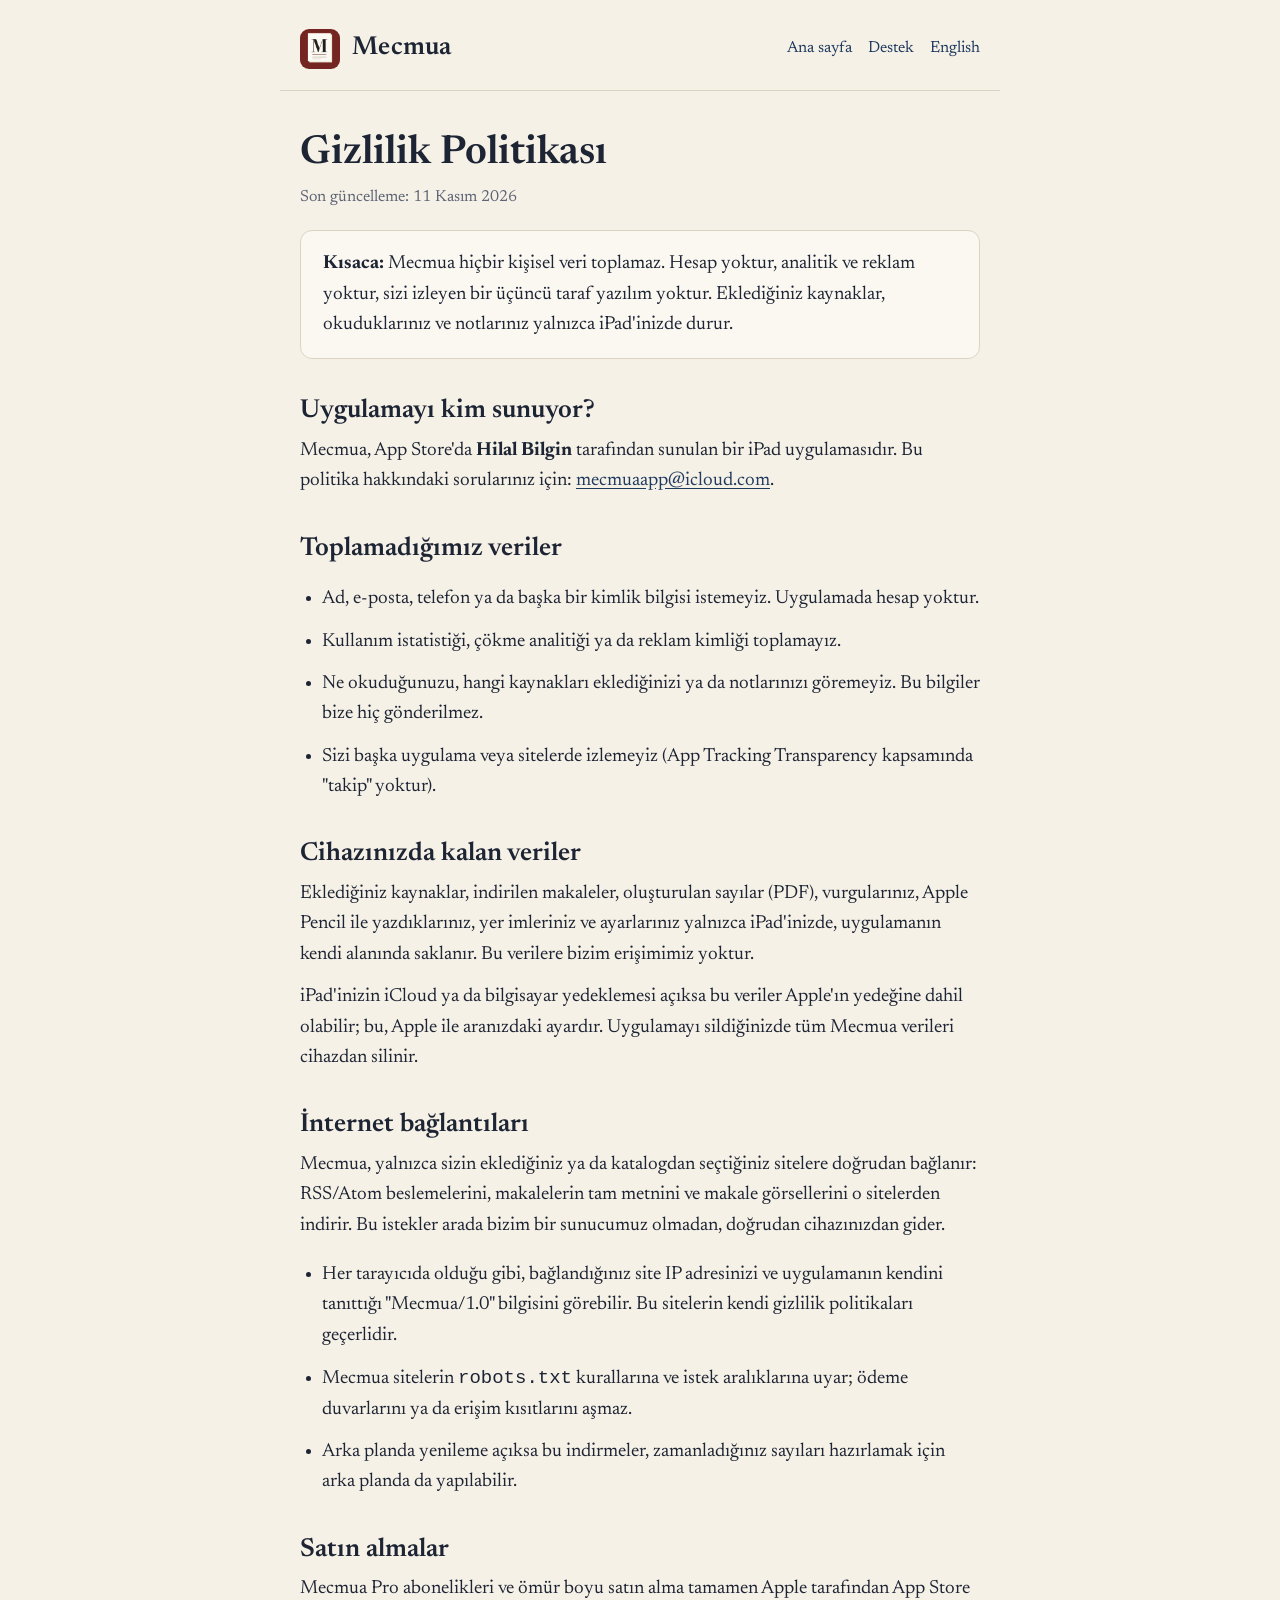
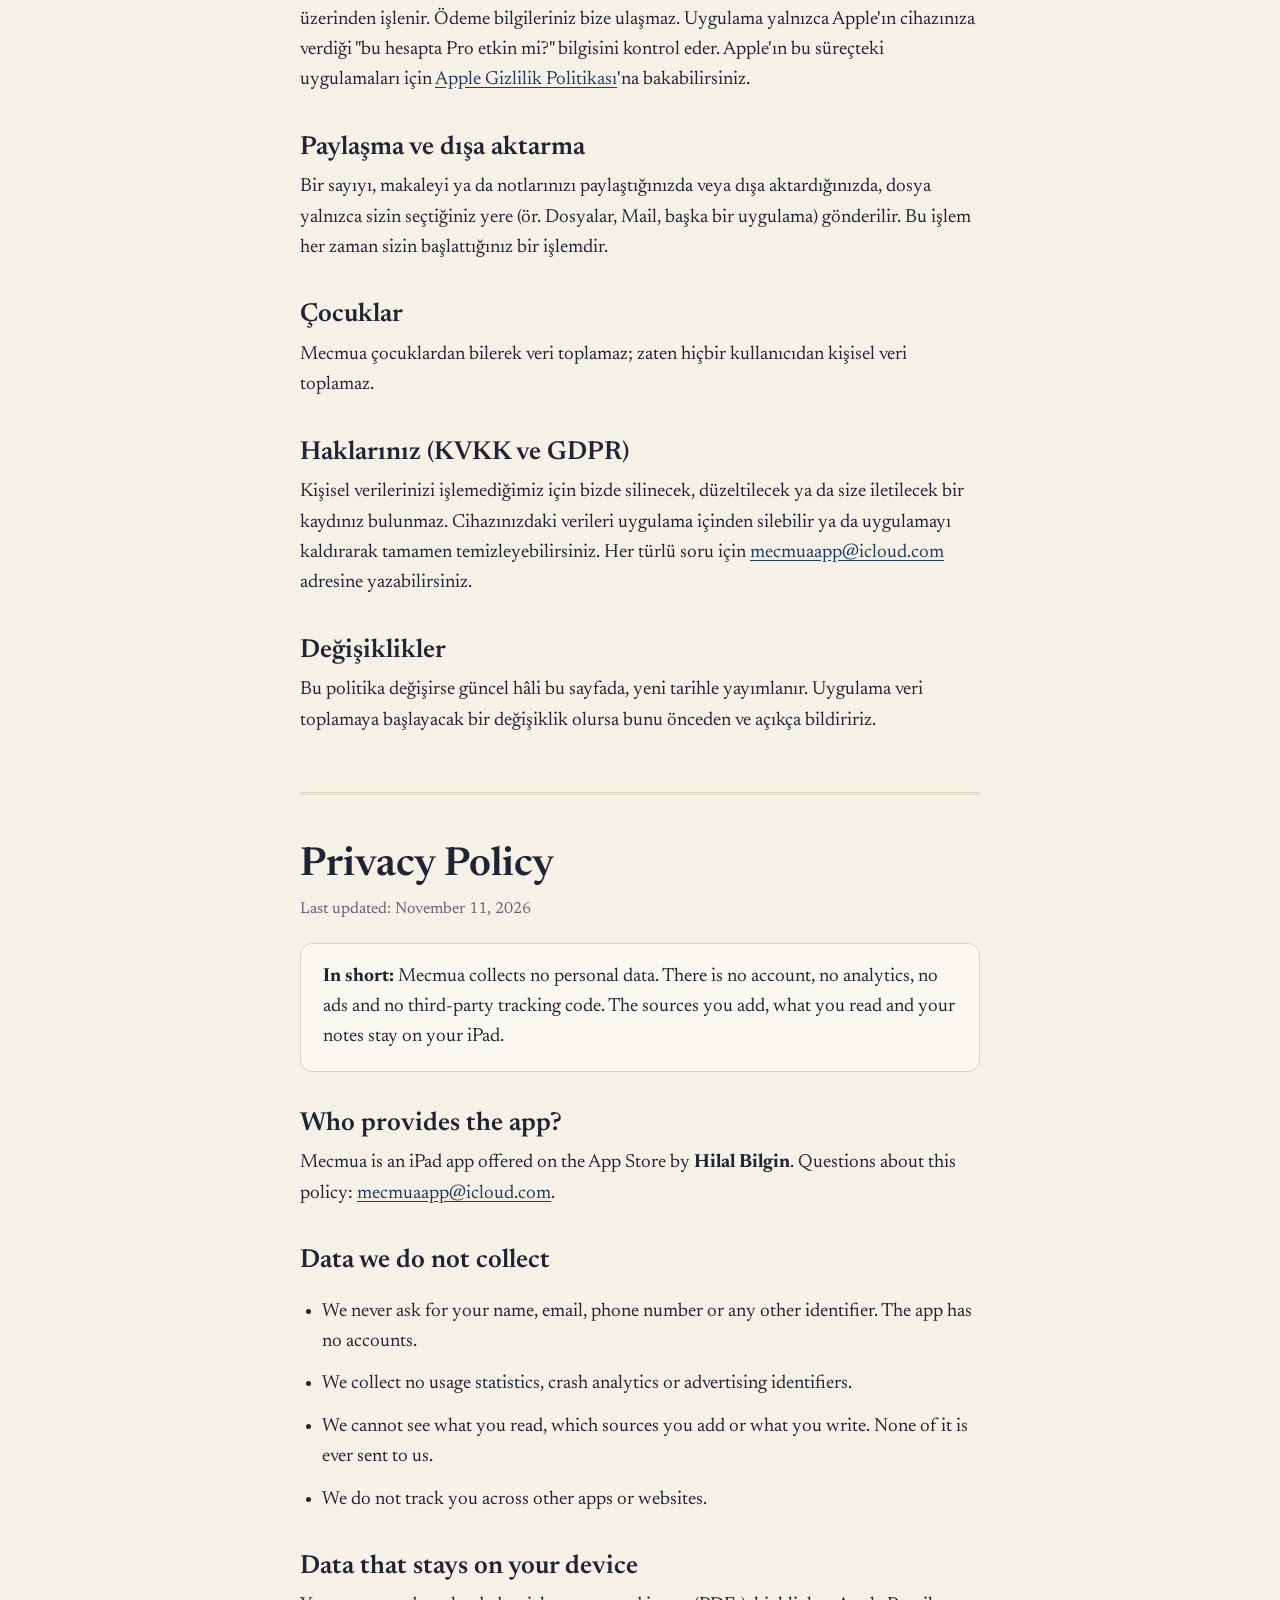
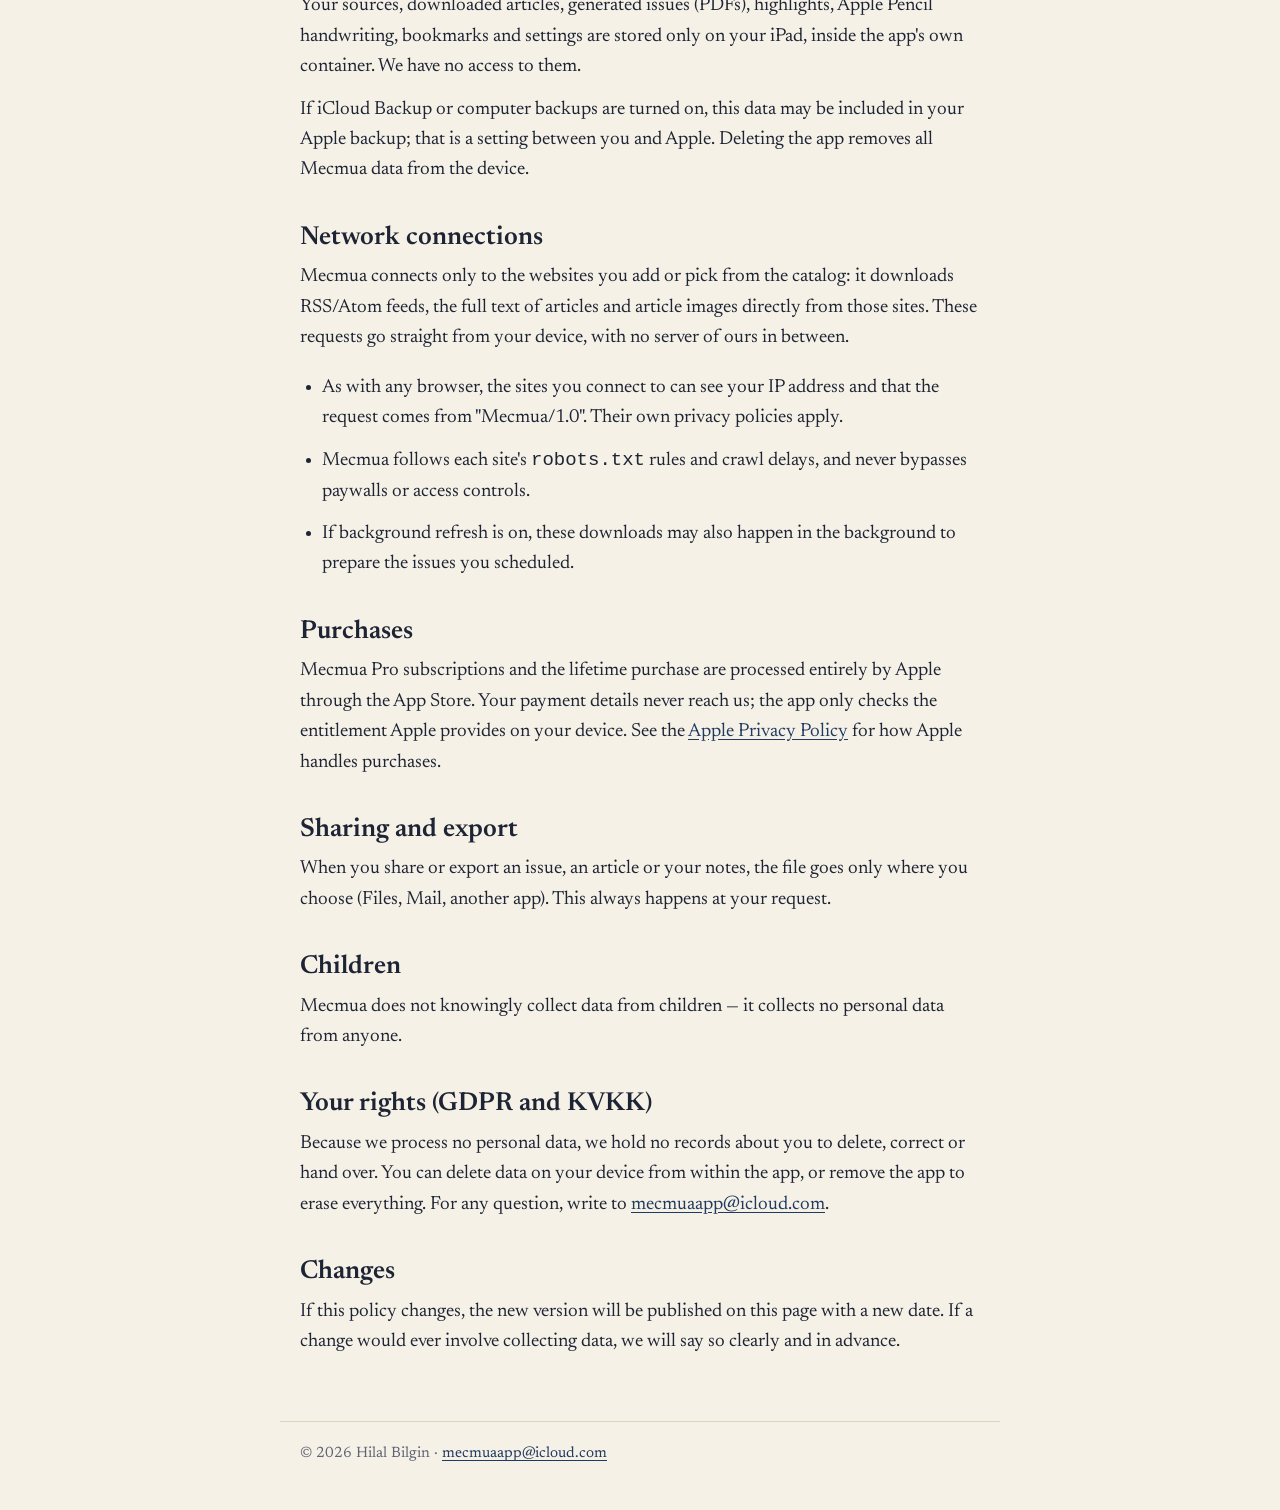
==== privacy.html @ 33784f8a "Gizlilik, destek ve tanıtım sayfaları (TR+EN) Co-Authored-By: Claude Opus 5.5 <noreply@anthropic.com" ====
<!doctype html>
<html lang="tr">
<head>
<meta charset="utf-8">
<meta name="viewport" content="width=device-width, initial-scale=1">
<title>Gizlilik Politikası · Mecmua</title>
<meta name="description" content="Mecmua gizlilik politikası: hesap yok, analitik yok, takip yok. / Mecmua privacy policy: no account, no analytics, no tracking.">
<link rel="icon" href="icon.png">
<link rel="apple-touch-icon" href="apple-touch-icon.png">
<link rel="stylesheet" href="style.css">
</head>
<body>
<header>
  <a class="brand" href="./"><img src="icon.png" alt=""><span>Mecmua</span></a>
  <nav><a href="./">Ana sayfa</a><a href="support.html">Destek</a><a href="#en">English</a></nav>
</header>

<main>
<section lang="tr">
  <h1>Gizlilik Politikası</h1>
  <p class="meta">Son güncelleme: 11 Kasım 2026</p>

  <div class="card">
    <p><strong>Kısaca:</strong> Mecmua hiçbir kişisel veri toplamaz. Hesap yoktur, analitik ve reklam yoktur, sizi izleyen bir üçüncü taraf yazılım yoktur. Eklediğiniz kaynaklar, okuduklarınız ve notlarınız yalnızca iPad'inizde durur.</p>
  </div>

  <h2>Uygulamayı kim sunuyor?</h2>
  <p>Mecmua, App Store'da <strong>Hilal Bilgin</strong> tarafından sunulan bir iPad uygulamasıdır. Bu politika hakkındaki sorularınız için: <a href="mailto:mecmuaapp@icloud.com">mecmuaapp@icloud.com</a>.</p>

  <h2>Toplamadığımız veriler</h2>
  <ul>
    <li>Ad, e-posta, telefon ya da başka bir kimlik bilgisi istemeyiz. Uygulamada hesap yoktur.</li>
    <li>Kullanım istatistiği, çökme analitiği ya da reklam kimliği toplamayız.</li>
    <li>Ne okuduğunuzu, hangi kaynakları eklediğinizi ya da notlarınızı göremeyiz. Bu bilgiler bize hiç gönderilmez.</li>
    <li>Sizi başka uygulama veya sitelerde izlemeyiz (App Tracking Transparency kapsamında "takip" yoktur).</li>
  </ul>

  <h2>Cihazınızda kalan veriler</h2>
  <p>Eklediğiniz kaynaklar, indirilen makaleler, oluşturulan sayılar (PDF), vurgularınız, Apple Pencil ile yazdıklarınız, yer imleriniz ve ayarlarınız yalnızca iPad'inizde, uygulamanın kendi alanında saklanır. Bu verilere bizim erişimimiz yoktur.</p>
  <p>iPad'inizin iCloud ya da bilgisayar yedeklemesi açıksa bu veriler Apple'ın yedeğine dahil olabilir; bu, Apple ile aranızdaki ayardır. Uygulamayı sildiğinizde tüm Mecmua verileri cihazdan silinir.</p>

  <h2>İnternet bağlantıları</h2>
  <p>Mecmua, yalnızca sizin eklediğiniz ya da katalogdan seçtiğiniz sitelere doğrudan bağlanır: RSS/Atom beslemelerini, makalelerin tam metnini ve makale görsellerini o sitelerden indirir. Bu istekler arada bizim bir sunucumuz olmadan, doğrudan cihazınızdan gider.</p>
  <ul>
    <li>Her tarayıcıda olduğu gibi, bağlandığınız site IP adresinizi ve uygulamanın kendini tanıttığı "Mecmua/1.0" bilgisini görebilir. Bu sitelerin kendi gizlilik politikaları geçerlidir.</li>
    <li>Mecmua sitelerin <code>robots.txt</code> kurallarına ve istek aralıklarına uyar; ödeme duvarlarını ya da erişim kısıtlarını aşmaz.</li>
    <li>Arka planda yenileme açıksa bu indirmeler, zamanladığınız sayıları hazırlamak için arka planda da yapılabilir.</li>
  </ul>

  <h2>Satın almalar</h2>
  <p>Mecmua Pro abonelikleri ve ömür boyu satın alma tamamen Apple tarafından App Store üzerinden işlenir. Ödeme bilgileriniz bize ulaşmaz. Uygulama yalnızca Apple'ın cihazınıza verdiği "bu hesapta Pro etkin mi?" bilgisini kontrol eder. Apple'ın bu süreçteki uygulamaları için <a href="https://www.apple.com/legal/privacy/">Apple Gizlilik Politikası</a>'na bakabilirsiniz.</p>

  <h2>Paylaşma ve dışa aktarma</h2>
  <p>Bir sayıyı, makaleyi ya da notlarınızı paylaştığınızda veya dışa aktardığınızda, dosya yalnızca sizin seçtiğiniz yere (ör. Dosyalar, Mail, başka bir uygulama) gönderilir. Bu işlem her zaman sizin başlattığınız bir işlemdir.</p>

  <h2>Çocuklar</h2>
  <p>Mecmua çocuklardan bilerek veri toplamaz; zaten hiçbir kullanıcıdan kişisel veri toplamaz.</p>

  <h2>Haklarınız (KVKK ve GDPR)</h2>
  <p>Kişisel verilerinizi işlemediğimiz için bizde silinecek, düzeltilecek ya da size iletilecek bir kaydınız bulunmaz. Cihazınızdaki verileri uygulama içinden silebilir ya da uygulamayı kaldırarak tamamen temizleyebilirsiniz. Her türlü soru için <a href="mailto:mecmuaapp@icloud.com">mecmuaapp@icloud.com</a> adresine yazabilirsiniz.</p>

  <h2>Değişiklikler</h2>
  <p>Bu politika değişirse güncel hâli bu sayfada, yeni tarihle yayımlanır. Uygulama veri toplamaya başlayacak bir değişiklik olursa bunu önceden ve açıkça bildiririz.</p>
</section>

<section lang="en" id="en">
  <h1>Privacy Policy</h1>
  <p class="meta">Last updated: November 11, 2026</p>

  <div class="card">
    <p><strong>In short:</strong> Mecmua collects no personal data. There is no account, no analytics, no ads and no third-party tracking code. The sources you add, what you read and your notes stay on your iPad.</p>
  </div>

  <h2>Who provides the app?</h2>
  <p>Mecmua is an iPad app offered on the App Store by <strong>Hilal Bilgin</strong>. Questions about this policy: <a href="mailto:mecmuaapp@icloud.com">mecmuaapp@icloud.com</a>.</p>

  <h2>Data we do not collect</h2>
  <ul>
    <li>We never ask for your name, email, phone number or any other identifier. The app has no accounts.</li>
    <li>We collect no usage statistics, crash analytics or advertising identifiers.</li>
    <li>We cannot see what you read, which sources you add or what you write. None of it is ever sent to us.</li>
    <li>We do not track you across other apps or websites.</li>
  </ul>

  <h2>Data that stays on your device</h2>
  <p>Your sources, downloaded articles, generated issues (PDFs), highlights, Apple Pencil handwriting, bookmarks and settings are stored only on your iPad, inside the app's own container. We have no access to them.</p>
  <p>If iCloud Backup or computer backups are turned on, this data may be included in your Apple backup; that is a setting between you and Apple. Deleting the app removes all Mecmua data from the device.</p>

  <h2>Network connections</h2>
  <p>Mecmua connects only to the websites you add or pick from the catalog: it downloads RSS/Atom feeds, the full text of articles and article images directly from those sites. These requests go straight from your device, with no server of ours in between.</p>
  <ul>
    <li>As with any browser, the sites you connect to can see your IP address and that the request comes from "Mecmua/1.0". Their own privacy policies apply.</li>
    <li>Mecmua follows each site's <code>robots.txt</code> rules and crawl delays, and never bypasses paywalls or access controls.</li>
    <li>If background refresh is on, these downloads may also happen in the background to prepare the issues you scheduled.</li>
  </ul>

  <h2>Purchases</h2>
  <p>Mecmua Pro subscriptions and the lifetime purchase are processed entirely by Apple through the App Store. Your payment details never reach us; the app only checks the entitlement Apple provides on your device. See the <a href="https://www.apple.com/legal/privacy/">Apple Privacy Policy</a> for how Apple handles purchases.</p>

  <h2>Sharing and export</h2>
  <p>When you share or export an issue, an article or your notes, the file goes only where you choose (Files, Mail, another app). This always happens at your request.</p>

  <h2>Children</h2>
  <p>Mecmua does not knowingly collect data from children — it collects no personal data from anyone.</p>

  <h2>Your rights (GDPR and KVKK)</h2>
  <p>Because we process no personal data, we hold no records about you to delete, correct or hand over. You can delete data on your device from within the app, or remove the app to erase everything. For any question, write to <a href="mailto:mecmuaapp@icloud.com">mecmuaapp@icloud.com</a>.</p>

  <h2>Changes</h2>
  <p>If this policy changes, the new version will be published on this page with a new date. If a change would ever involve collecting data, we will say so clearly and in advance.</p>
</section>
</main>

<footer>© 2026 Hilal Bilgin · <a href="mailto:mecmuaapp@icloud.com">mecmuaapp@icloud.com</a></footer>
</body>
</html>
---- style.css ----
@font-face {
  font-family: "Newsreader";
  src: url("fonts/Newsreader.ttf") format("truetype");
  font-style: normal;
  font-weight: 200 800;
  font-display: swap;
}
@font-face {
  font-family: "Newsreader";
  src: url("fonts/Newsreader-Italic.ttf") format("truetype");
  font-style: italic;
  font-weight: 200 800;
  font-display: swap;
}

:root {
  --paper: #f6f1e7;
  --ink: #1d2433;
  --muted: #5d6474;
  --accent: #1f3a5f;
  --rule: #ddd3c1;
  --card: #fbf8f2;
}
@media (prefers-color-scheme: dark) {
  :root {
    --paper: #16191f;
    --ink: #ebe6dc;
    --muted: #a3a8b3;
    --accent: #9cb8de;
    --rule: #2e333d;
    --card: #1d2128;
  }
}

* { box-sizing: border-box; }
html { -webkit-text-size-adjust: 100%; }
body {
  margin: 0;
  background: var(--paper);
  color: var(--ink);
  font: 19px/1.6 "Newsreader", Georgia, "Times New Roman", serif;
}
a { color: var(--accent); text-underline-offset: 3px; }
main, header, footer { max-width: 720px; margin: 0 auto; padding: 0 20px; }

header {
  display: flex; align-items: center; justify-content: space-between; gap: 12px;
  padding-top: 28px; padding-bottom: 20px; border-bottom: 1px solid var(--rule);
}
.brand { display: flex; align-items: center; gap: 12px; text-decoration: none; color: var(--ink); }
.brand img { width: 40px; height: 40px; border-radius: 9px; }
.brand span { font-size: 26px; font-weight: 600; letter-spacing: .01em; }
nav { display: flex; gap: 16px; font-size: 16px; flex-wrap: wrap; justify-content: flex-end; }
nav a { text-decoration: none; }
nav a:hover { text-decoration: underline; }

h1 { font-size: 40px; line-height: 1.15; font-weight: 600; margin: 40px 0 8px; }
h2 { font-size: 26px; line-height: 1.25; font-weight: 600; margin: 36px 0 8px; }
h3 { font-size: 20px; margin: 24px 0 4px; }
p, li { margin: 0 0 12px; }
ul { padding-left: 22px; }
.lede { font-size: 22px; font-style: italic; color: var(--muted); margin-bottom: 24px; }
.meta { color: var(--muted); font-size: 16px; }

.lang-switch { margin: 24px 0 0; font-size: 16px; color: var(--muted); }
section[lang] + section[lang] { margin-top: 56px; padding-top: 8px; border-top: 3px double var(--rule); }

.card {
  background: var(--card); border: 1px solid var(--rule); border-radius: 12px;
  padding: 18px 22px; margin: 20px 0;
}
.card p:last-child { margin-bottom: 0; }

details { border-bottom: 1px solid var(--rule); padding: 10px 0; }
details summary { cursor: pointer; font-weight: 600; }
details[open] summary { margin-bottom: 8px; }

.hero { text-align: center; padding: 32px 0 8px; }
.hero img { width: 128px; height: 128px; border-radius: 28px; box-shadow: 0 10px 30px rgba(0,0,0,.15); }
.hero h1 { margin-top: 24px; }

footer {
  margin-top: 64px; padding-top: 20px; padding-bottom: 40px;
  border-top: 1px solid var(--rule); color: var(--muted); font-size: 15px;
}

@media (max-width: 520px) {
  body { font-size: 18px; }
  h1 { font-size: 32px; }
  header { flex-direction: column; align-items: flex-start; }
  nav { justify-content: flex-start; }
}
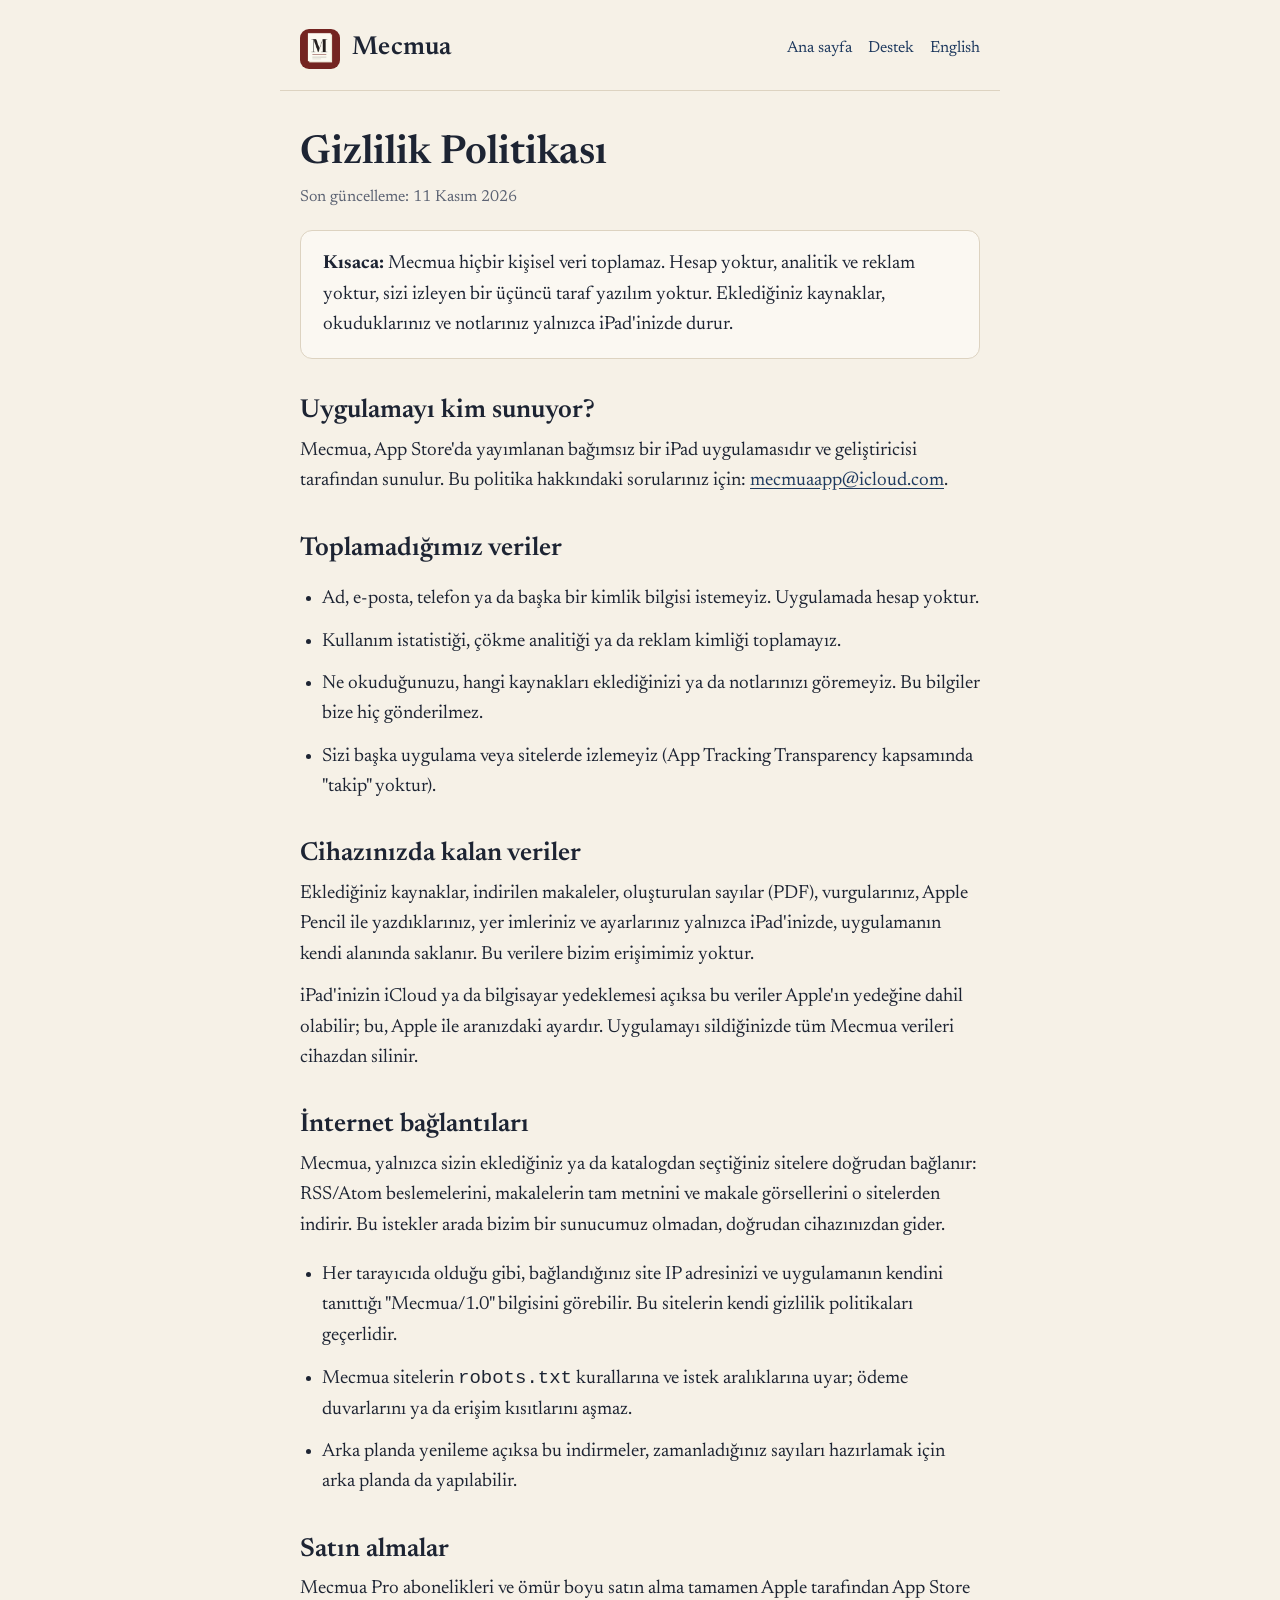
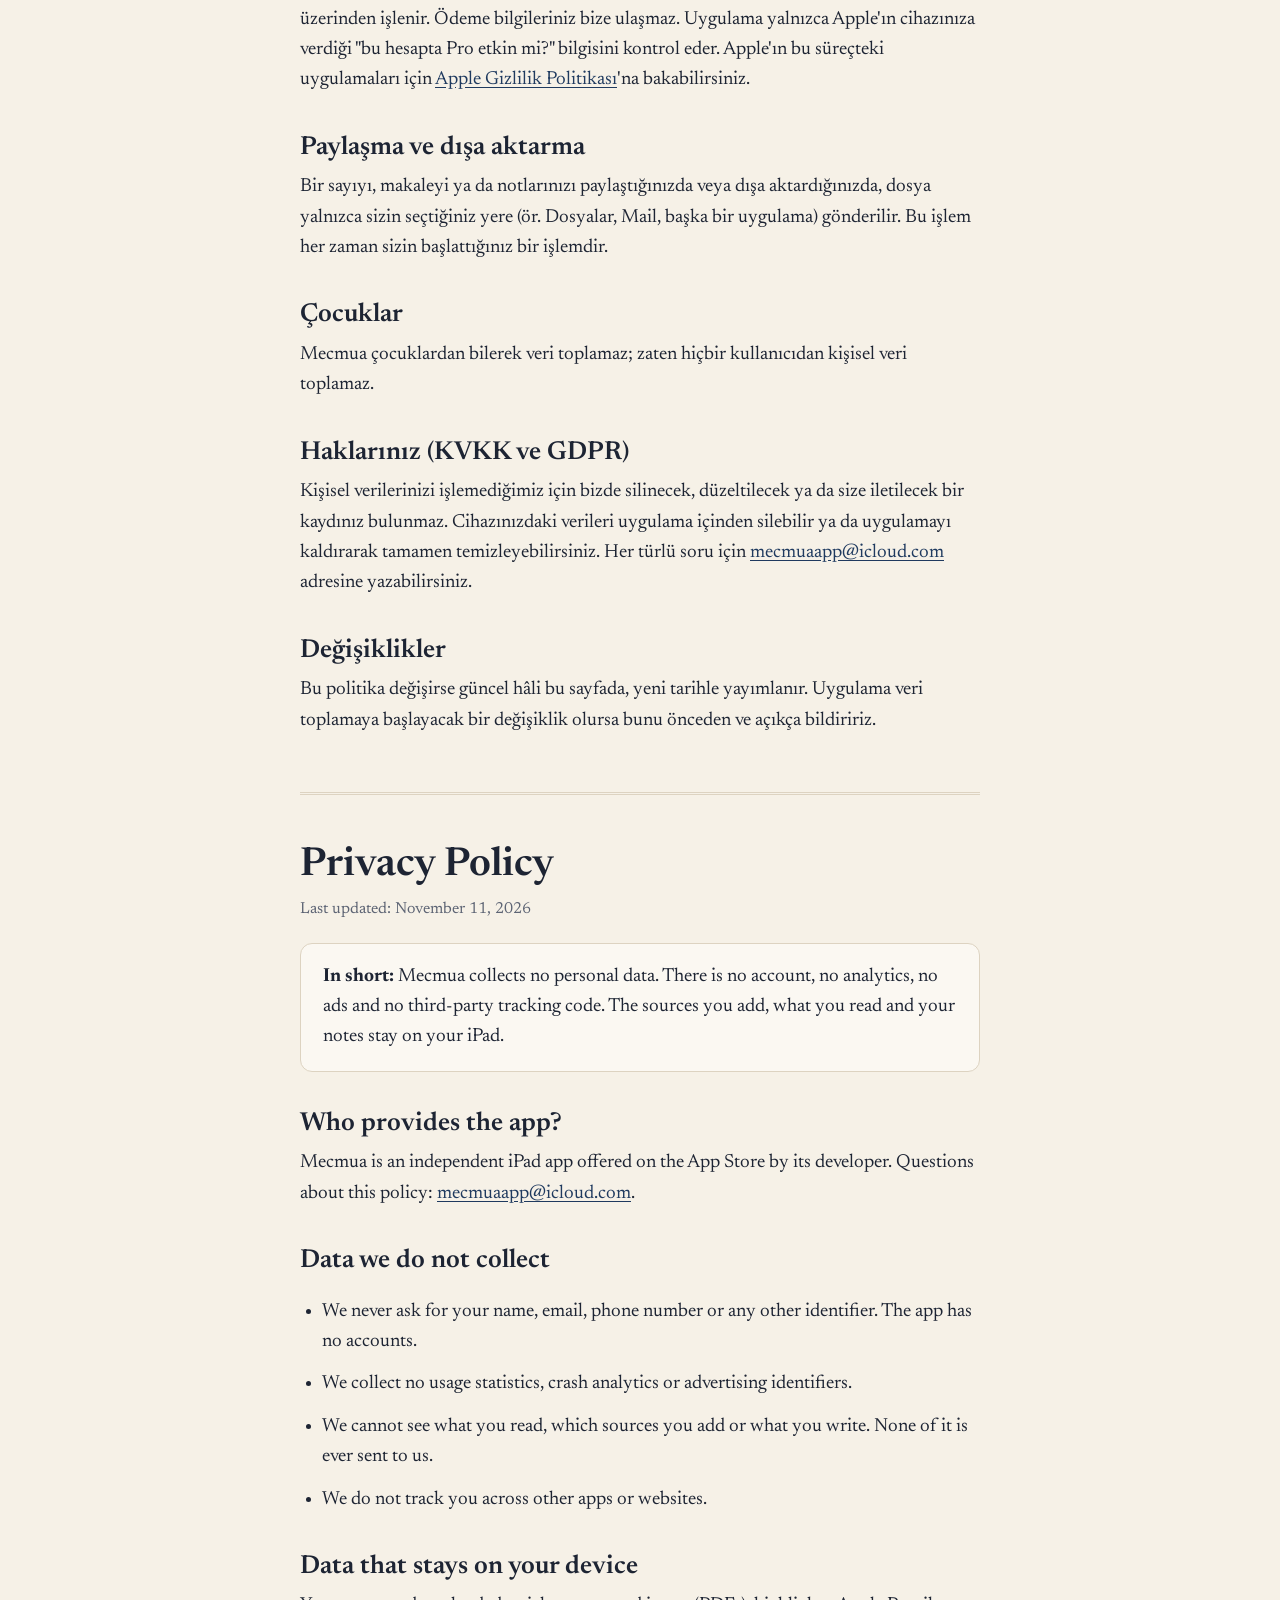
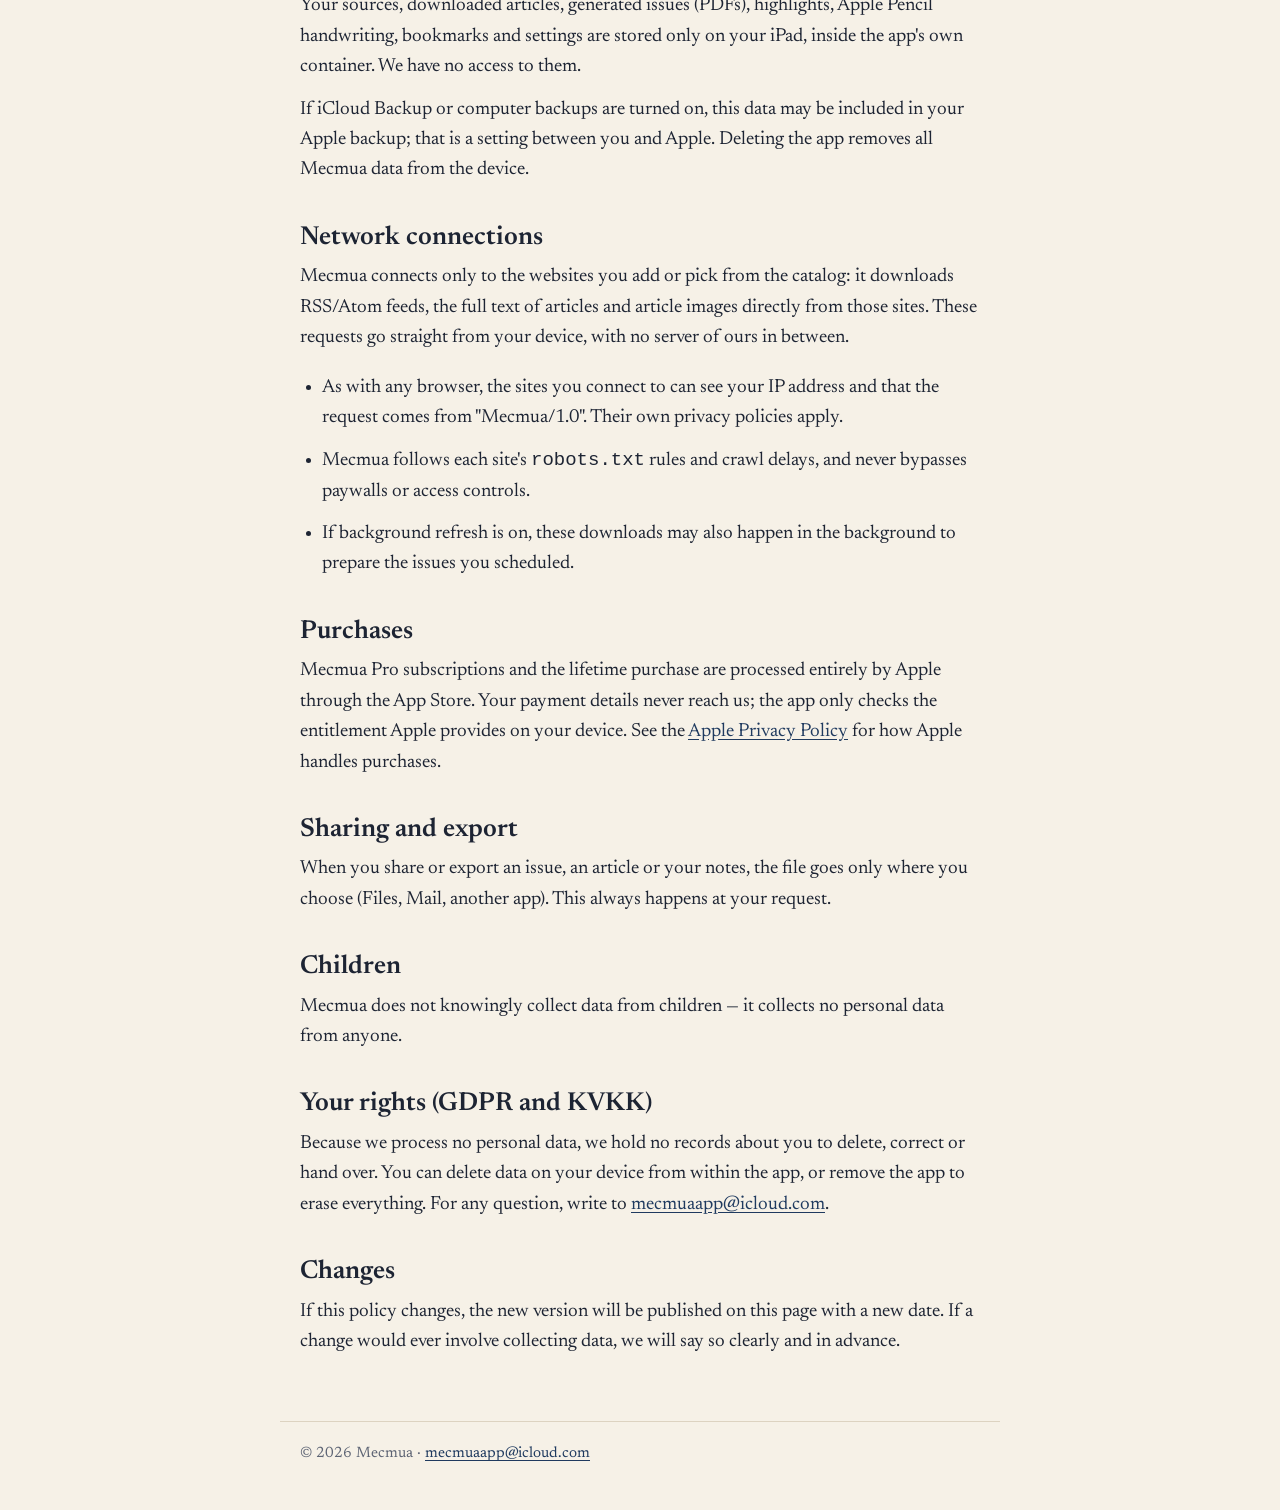
==== commit 57871b55: "Sayfalardan geliştirici adı kaldırıldı Co-Authored-By: Claude Opus 5.5 <noreply@anthropic.com>" ====
--- a/privacy.html
+++ b/privacy.html
@@ -25,7 +25,7 @@
   </div>
 
   <h2>Uygulamayı kim sunuyor?</h2>
-  <p>Mecmua, App Store'da <strong>Hilal Bilgin</strong> tarafından sunulan bir iPad uygulamasıdır. Bu politika hakkındaki sorularınız için: <a href="mailto:mecmuaapp@icloud.com">mecmuaapp@icloud.com</a>.</p>
+  <p>Mecmua, App Store'da yayımlanan bağımsız bir iPad uygulamasıdır ve geliştiricisi tarafından sunulur. Bu politika hakkındaki sorularınız için: <a href="mailto:mecmuaapp@icloud.com">mecmuaapp@icloud.com</a>.</p>
 
   <h2>Toplamadığımız veriler</h2>
   <ul>
@@ -72,7 +72,7 @@
   </div>
 
   <h2>Who provides the app?</h2>
-  <p>Mecmua is an iPad app offered on the App Store by <strong>Hilal Bilgin</strong>. Questions about this policy: <a href="mailto:mecmuaapp@icloud.com">mecmuaapp@icloud.com</a>.</p>
+  <p>Mecmua is an independent iPad app offered on the App Store by its developer. Questions about this policy: <a href="mailto:mecmuaapp@icloud.com">mecmuaapp@icloud.com</a>.</p>
 
   <h2>Data we do not collect</h2>
   <ul>
@@ -111,6 +111,6 @@
 </section>
 </main>
 
-<footer>© 2026 Hilal Bilgin · <a href="mailto:mecmuaapp@icloud.com">mecmuaapp@icloud.com</a></footer>
+<footer>© 2026 Mecmua · <a href="mailto:mecmuaapp@icloud.com">mecmuaapp@icloud.com</a></footer>
 </body>
 </html>
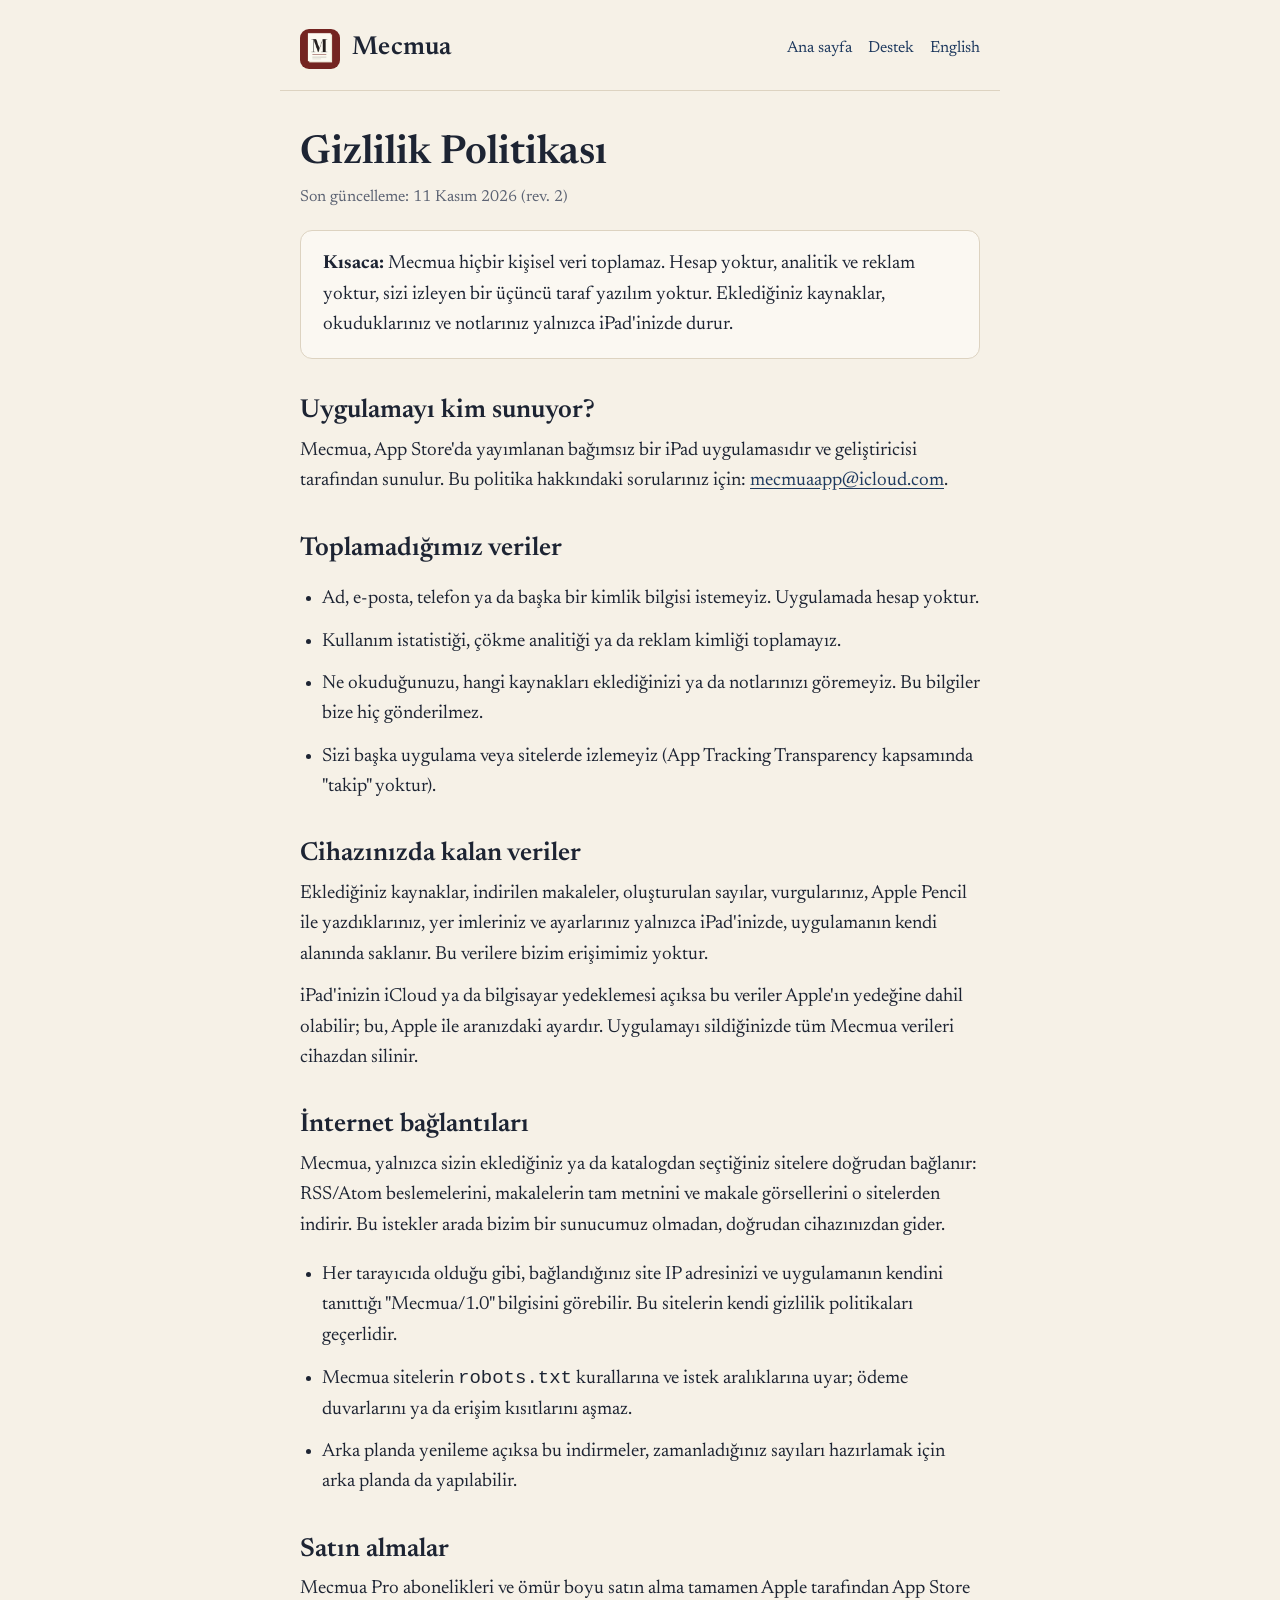
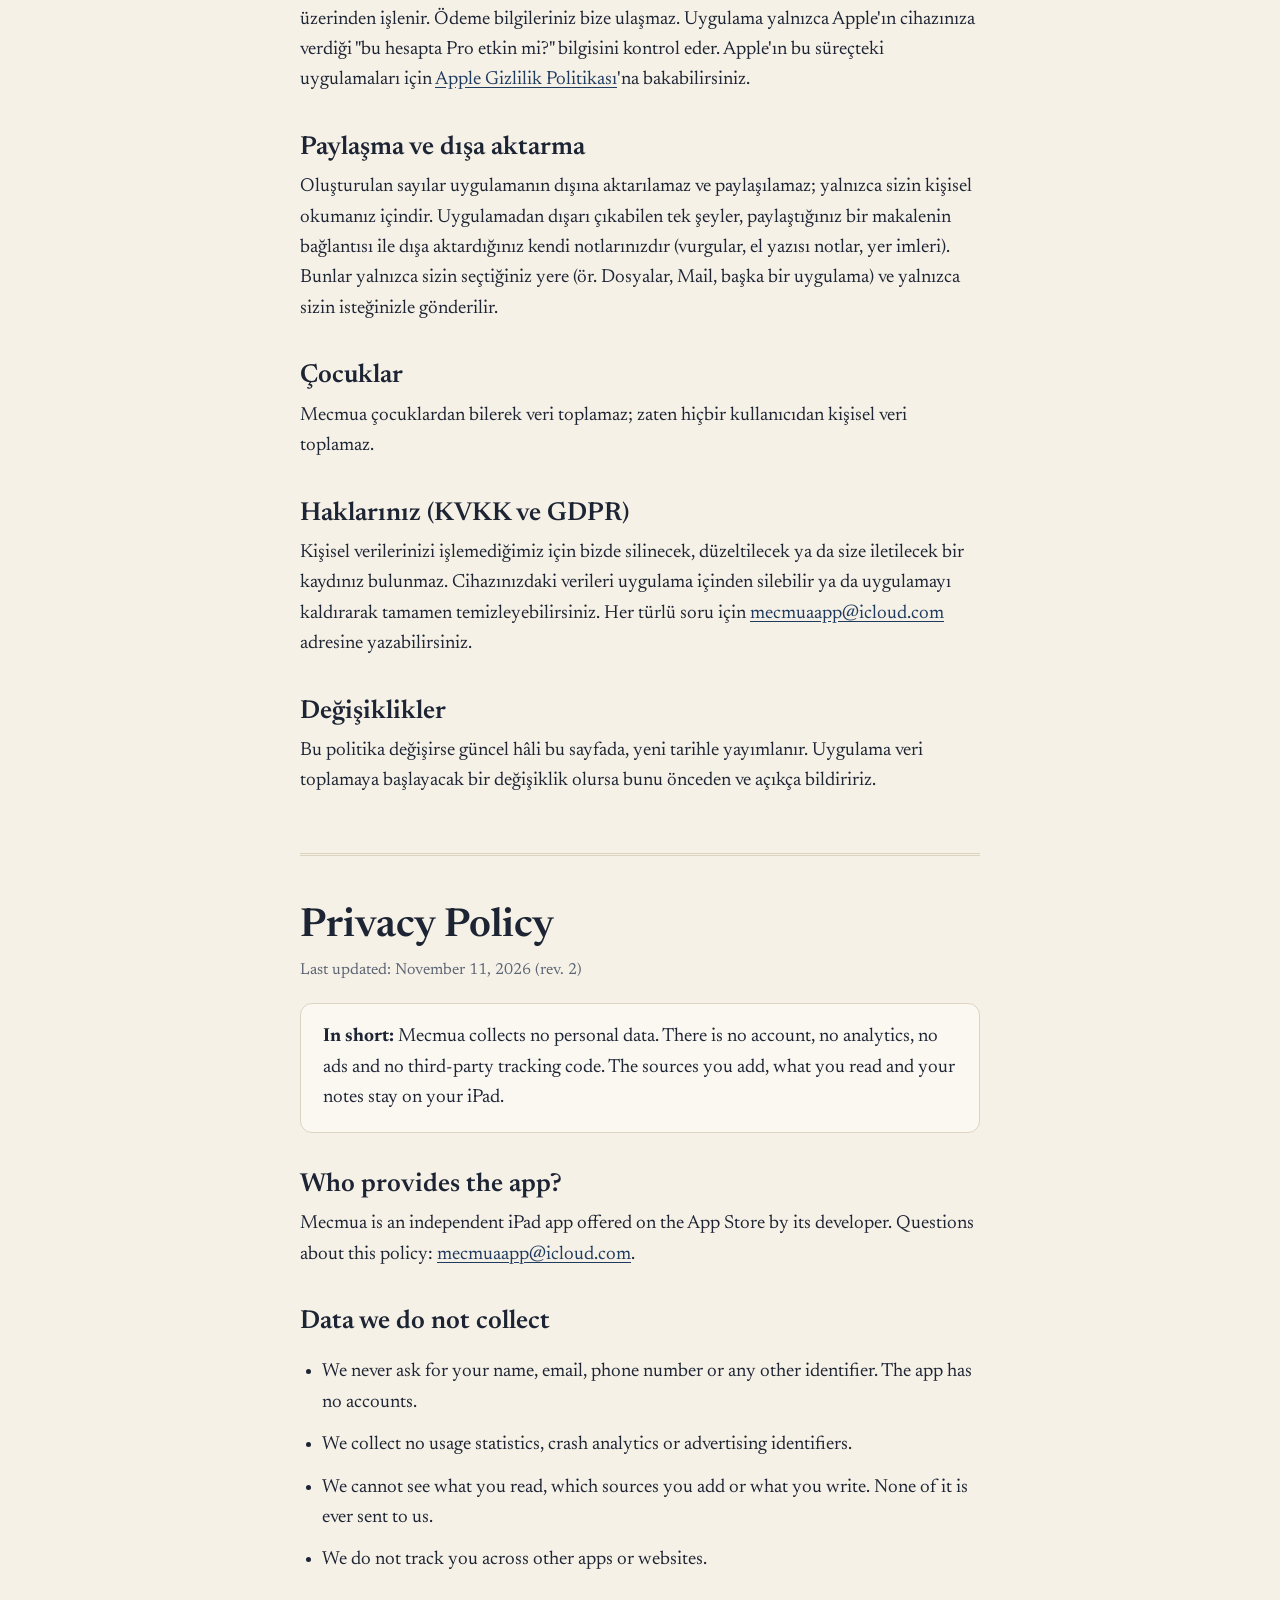
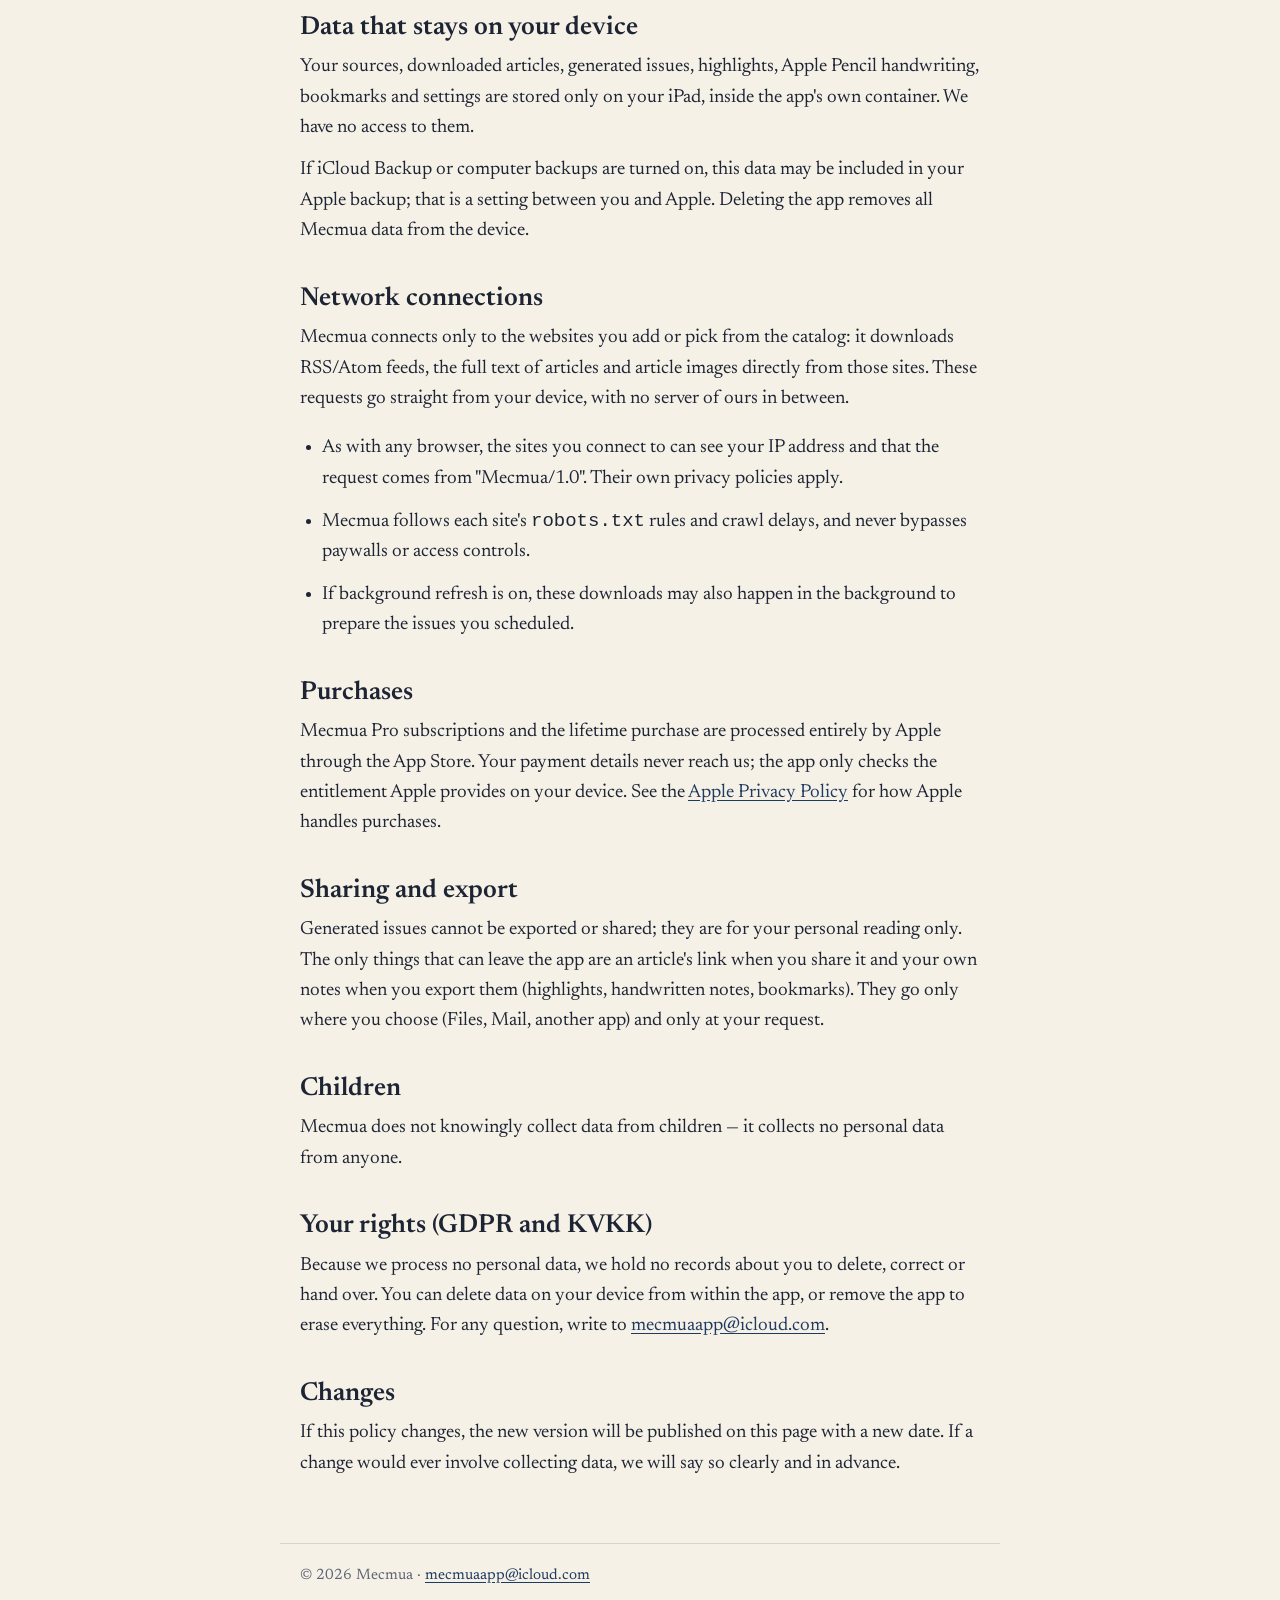
==== commit 93275aa9: "Paylaşım bilgisi güncellendi, yayıncılar bölümü eklendi, PDF vurgusu kaldırıldı Co-Authored-By: Clau" ====
--- a/privacy.html
+++ b/privacy.html
@@ -18,7 +18,7 @@
 <main>
 <section lang="tr">
   <h1>Gizlilik Politikası</h1>
-  <p class="meta">Son güncelleme: 11 Kasım 2026</p>
+  <p class="meta">Son güncelleme: 11 Kasım 2026 (rev. 2)</p>
 
   <div class="card">
     <p><strong>Kısaca:</strong> Mecmua hiçbir kişisel veri toplamaz. Hesap yoktur, analitik ve reklam yoktur, sizi izleyen bir üçüncü taraf yazılım yoktur. Eklediğiniz kaynaklar, okuduklarınız ve notlarınız yalnızca iPad'inizde durur.</p>
@@ -36,7 +36,7 @@
   </ul>
 
   <h2>Cihazınızda kalan veriler</h2>
-  <p>Eklediğiniz kaynaklar, indirilen makaleler, oluşturulan sayılar (PDF), vurgularınız, Apple Pencil ile yazdıklarınız, yer imleriniz ve ayarlarınız yalnızca iPad'inizde, uygulamanın kendi alanında saklanır. Bu verilere bizim erişimimiz yoktur.</p>
+  <p>Eklediğiniz kaynaklar, indirilen makaleler, oluşturulan sayılar, vurgularınız, Apple Pencil ile yazdıklarınız, yer imleriniz ve ayarlarınız yalnızca iPad'inizde, uygulamanın kendi alanında saklanır. Bu verilere bizim erişimimiz yoktur.</p>
   <p>iPad'inizin iCloud ya da bilgisayar yedeklemesi açıksa bu veriler Apple'ın yedeğine dahil olabilir; bu, Apple ile aranızdaki ayardır. Uygulamayı sildiğinizde tüm Mecmua verileri cihazdan silinir.</p>
 
   <h2>İnternet bağlantıları</h2>
@@ -51,7 +51,7 @@
   <p>Mecmua Pro abonelikleri ve ömür boyu satın alma tamamen Apple tarafından App Store üzerinden işlenir. Ödeme bilgileriniz bize ulaşmaz. Uygulama yalnızca Apple'ın cihazınıza verdiği "bu hesapta Pro etkin mi?" bilgisini kontrol eder. Apple'ın bu süreçteki uygulamaları için <a href="https://www.apple.com/legal/privacy/">Apple Gizlilik Politikası</a>'na bakabilirsiniz.</p>
 
   <h2>Paylaşma ve dışa aktarma</h2>
-  <p>Bir sayıyı, makaleyi ya da notlarınızı paylaştığınızda veya dışa aktardığınızda, dosya yalnızca sizin seçtiğiniz yere (ör. Dosyalar, Mail, başka bir uygulama) gönderilir. Bu işlem her zaman sizin başlattığınız bir işlemdir.</p>
+  <p>Oluşturulan sayılar uygulamanın dışına aktarılamaz ve paylaşılamaz; yalnızca sizin kişisel okumanız içindir. Uygulamadan dışarı çıkabilen tek şeyler, paylaştığınız bir makalenin bağlantısı ile dışa aktardığınız kendi notlarınızdır (vurgular, el yazısı notlar, yer imleri). Bunlar yalnızca sizin seçtiğiniz yere (ör. Dosyalar, Mail, başka bir uygulama) ve yalnızca sizin isteğinizle gönderilir.</p>
 
   <h2>Çocuklar</h2>
   <p>Mecmua çocuklardan bilerek veri toplamaz; zaten hiçbir kullanıcıdan kişisel veri toplamaz.</p>
@@ -65,7 +65,7 @@
 
 <section lang="en" id="en">
   <h1>Privacy Policy</h1>
-  <p class="meta">Last updated: November 11, 2026</p>
+  <p class="meta">Last updated: November 11, 2026 (rev. 2)</p>
 
   <div class="card">
     <p><strong>In short:</strong> Mecmua collects no personal data. There is no account, no analytics, no ads and no third-party tracking code. The sources you add, what you read and your notes stay on your iPad.</p>
@@ -83,7 +83,7 @@
   </ul>
 
   <h2>Data that stays on your device</h2>
-  <p>Your sources, downloaded articles, generated issues (PDFs), highlights, Apple Pencil handwriting, bookmarks and settings are stored only on your iPad, inside the app's own container. We have no access to them.</p>
+  <p>Your sources, downloaded articles, generated issues, highlights, Apple Pencil handwriting, bookmarks and settings are stored only on your iPad, inside the app's own container. We have no access to them.</p>
   <p>If iCloud Backup or computer backups are turned on, this data may be included in your Apple backup; that is a setting between you and Apple. Deleting the app removes all Mecmua data from the device.</p>
 
   <h2>Network connections</h2>
@@ -98,7 +98,7 @@
   <p>Mecmua Pro subscriptions and the lifetime purchase are processed entirely by Apple through the App Store. Your payment details never reach us; the app only checks the entitlement Apple provides on your device. See the <a href="https://www.apple.com/legal/privacy/">Apple Privacy Policy</a> for how Apple handles purchases.</p>
 
   <h2>Sharing and export</h2>
-  <p>When you share or export an issue, an article or your notes, the file goes only where you choose (Files, Mail, another app). This always happens at your request.</p>
+  <p>Generated issues cannot be exported or shared; they are for your personal reading only. The only things that can leave the app are an article's link when you share it and your own notes when you export them (highlights, handwritten notes, bookmarks). They go only where you choose (Files, Mail, another app) and only at your request.</p>
 
   <h2>Children</h2>
   <p>Mecmua does not knowingly collect data from children — it collects no personal data from anyone.</p>
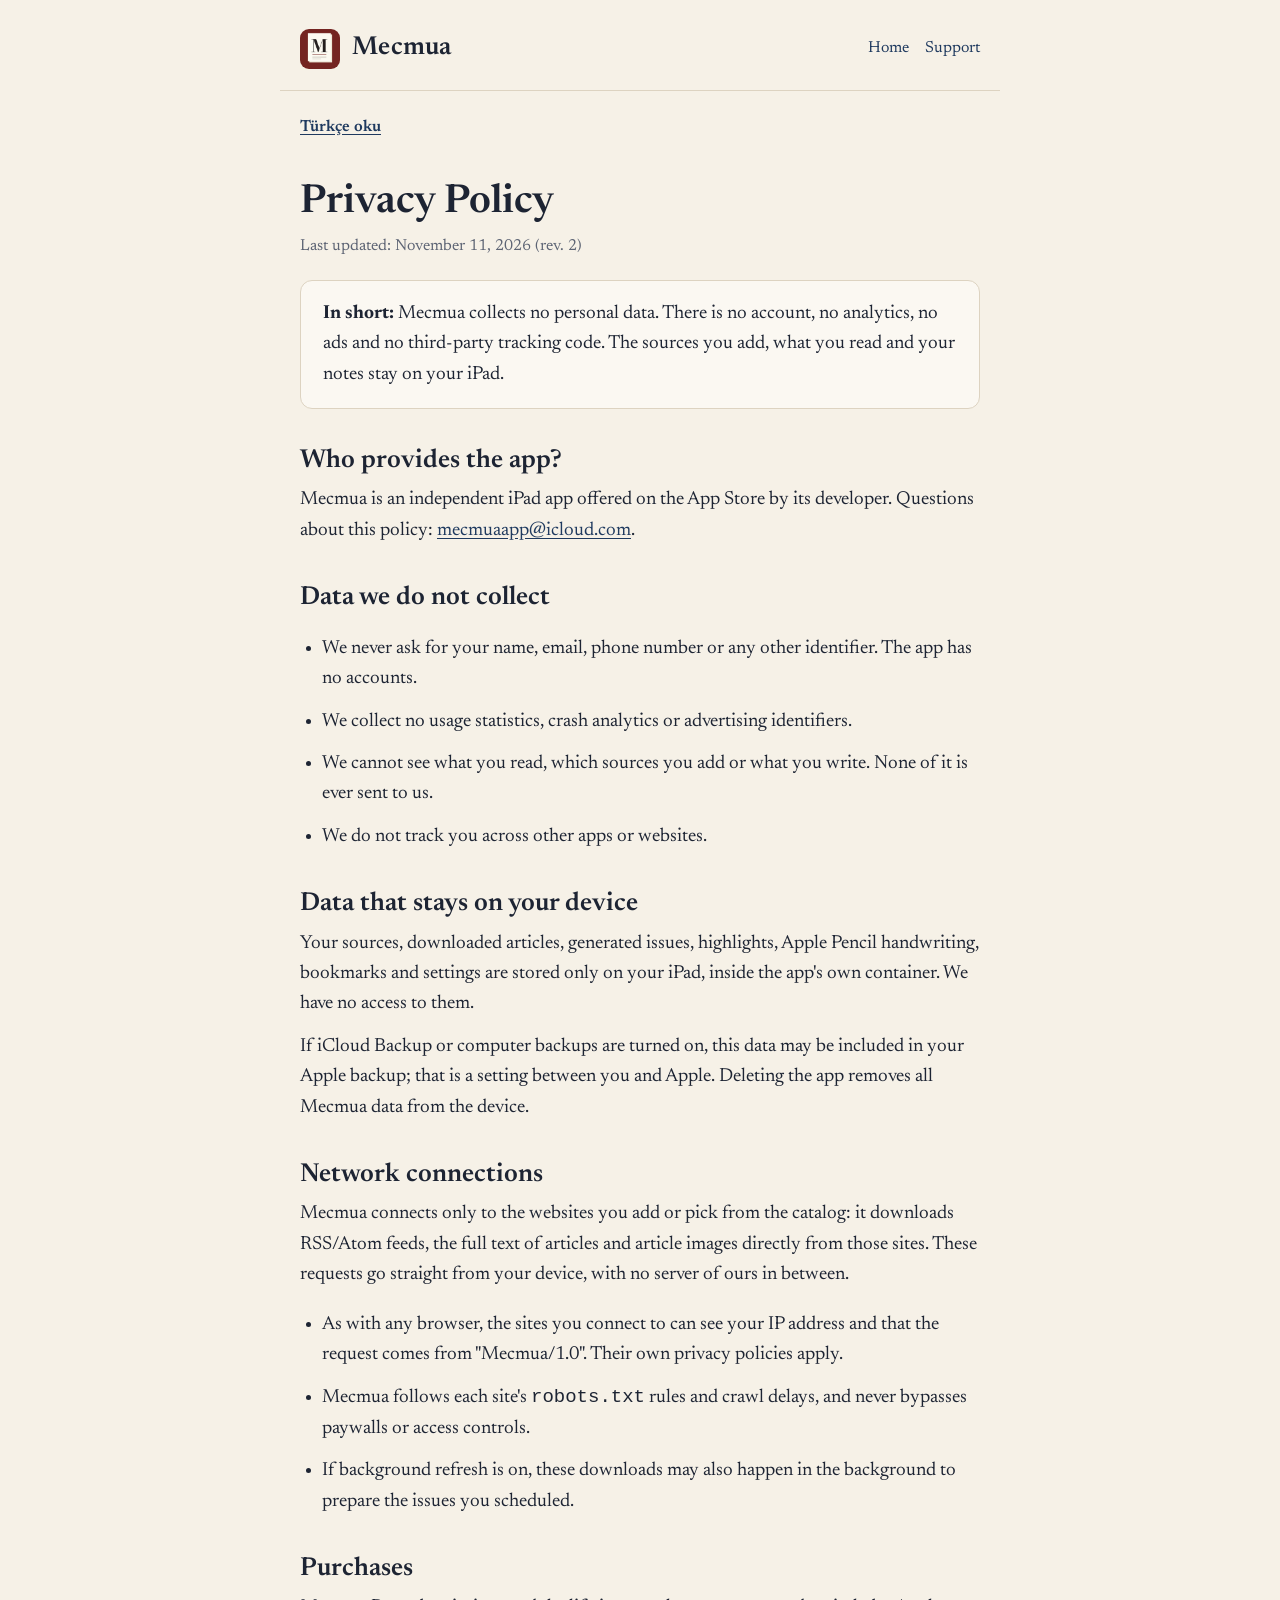
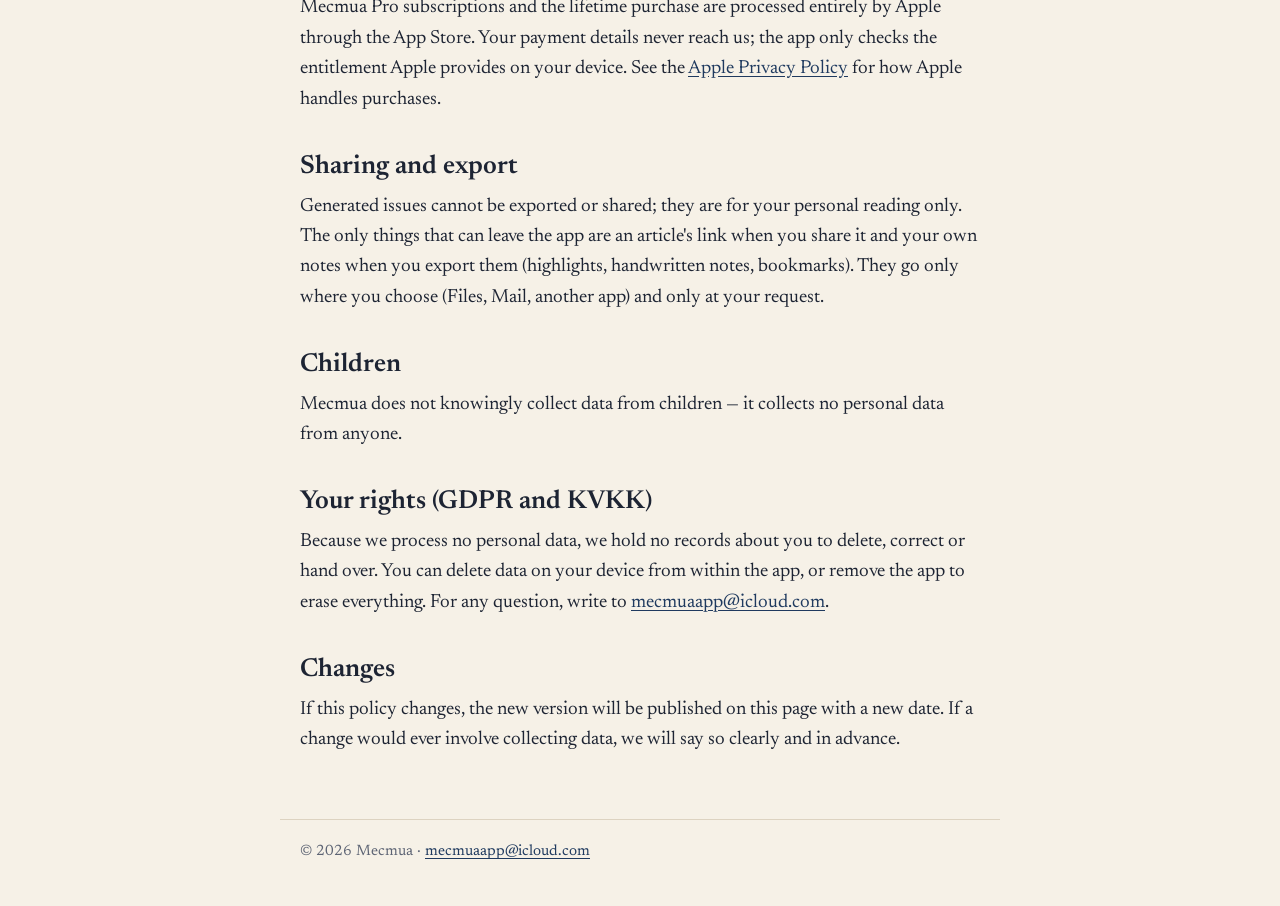
==== commit 253488dd: "Gizlilik sayfası varsayılan olarak İngilizce; Türkçe seçimle Co-Authored-By: Claude Opus 5.5 <norepl" ====
--- a/privacy.html
+++ b/privacy.html
@@ -1,22 +1,32 @@
 <!doctype html>
-<html lang="tr">
+<html lang="en">
 <head>
 <meta charset="utf-8">
 <meta name="viewport" content="width=device-width, initial-scale=1">
-<title>Gizlilik Politikası · Mecmua</title>
-<meta name="description" content="Mecmua gizlilik politikası: hesap yok, analitik yok, takip yok. / Mecmua privacy policy: no account, no analytics, no tracking.">
+<title>Privacy Policy · Mecmua</title>
+<meta name="description" content="Mecmua privacy policy: no account, no analytics, no tracking. / Mecmua gizlilik politikası: hesap yok, analitik yok, takip yok.">
 <link rel="icon" href="icon.png">
 <link rel="apple-touch-icon" href="apple-touch-icon.png">
 <link rel="stylesheet" href="style.css">
+<style>
+  /* English by default; Turkish only when chosen (#tr). No script needed. */
+  .lang-pane { display: none; }
+  #en { display: block; }
+  #tr:target { display: block; }
+  #tr:target ~ #en { display: none; }
+  section.lang-pane + section.lang-pane { margin-top: 0; padding-top: 0; border-top: 0; }
+  .lang-switch a { font-weight: 600; }
+</style>
 </head>
 <body>
 <header>
   <a class="brand" href="./"><img src="icon.png" alt=""><span>Mecmua</span></a>
-  <nav><a href="./">Ana sayfa</a><a href="support.html">Destek</a><a href="#en">English</a></nav>
+  <nav><a href="./">Home</a><a href="support.html">Support</a></nav>
 </header>
 
 <main>
-<section lang="tr">
+<section lang="tr" id="tr" class="lang-pane">
+  <p class="lang-switch"><a href="#en" lang="en">Read in English</a></p>
   <h1>Gizlilik Politikası</h1>
   <p class="meta">Son güncelleme: 11 Kasım 2026 (rev. 2)</p>
 
@@ -63,7 +73,8 @@
   <p>Bu politika değişirse güncel hâli bu sayfada, yeni tarihle yayımlanır. Uygulama veri toplamaya başlayacak bir değişiklik olursa bunu önceden ve açıkça bildiririz.</p>
 </section>
 
-<section lang="en" id="en">
+<section lang="en" id="en" class="lang-pane">
+  <p class="lang-switch"><a href="#tr" lang="tr">Türkçe oku</a></p>
   <h1>Privacy Policy</h1>
   <p class="meta">Last updated: November 11, 2026 (rev. 2)</p>
 
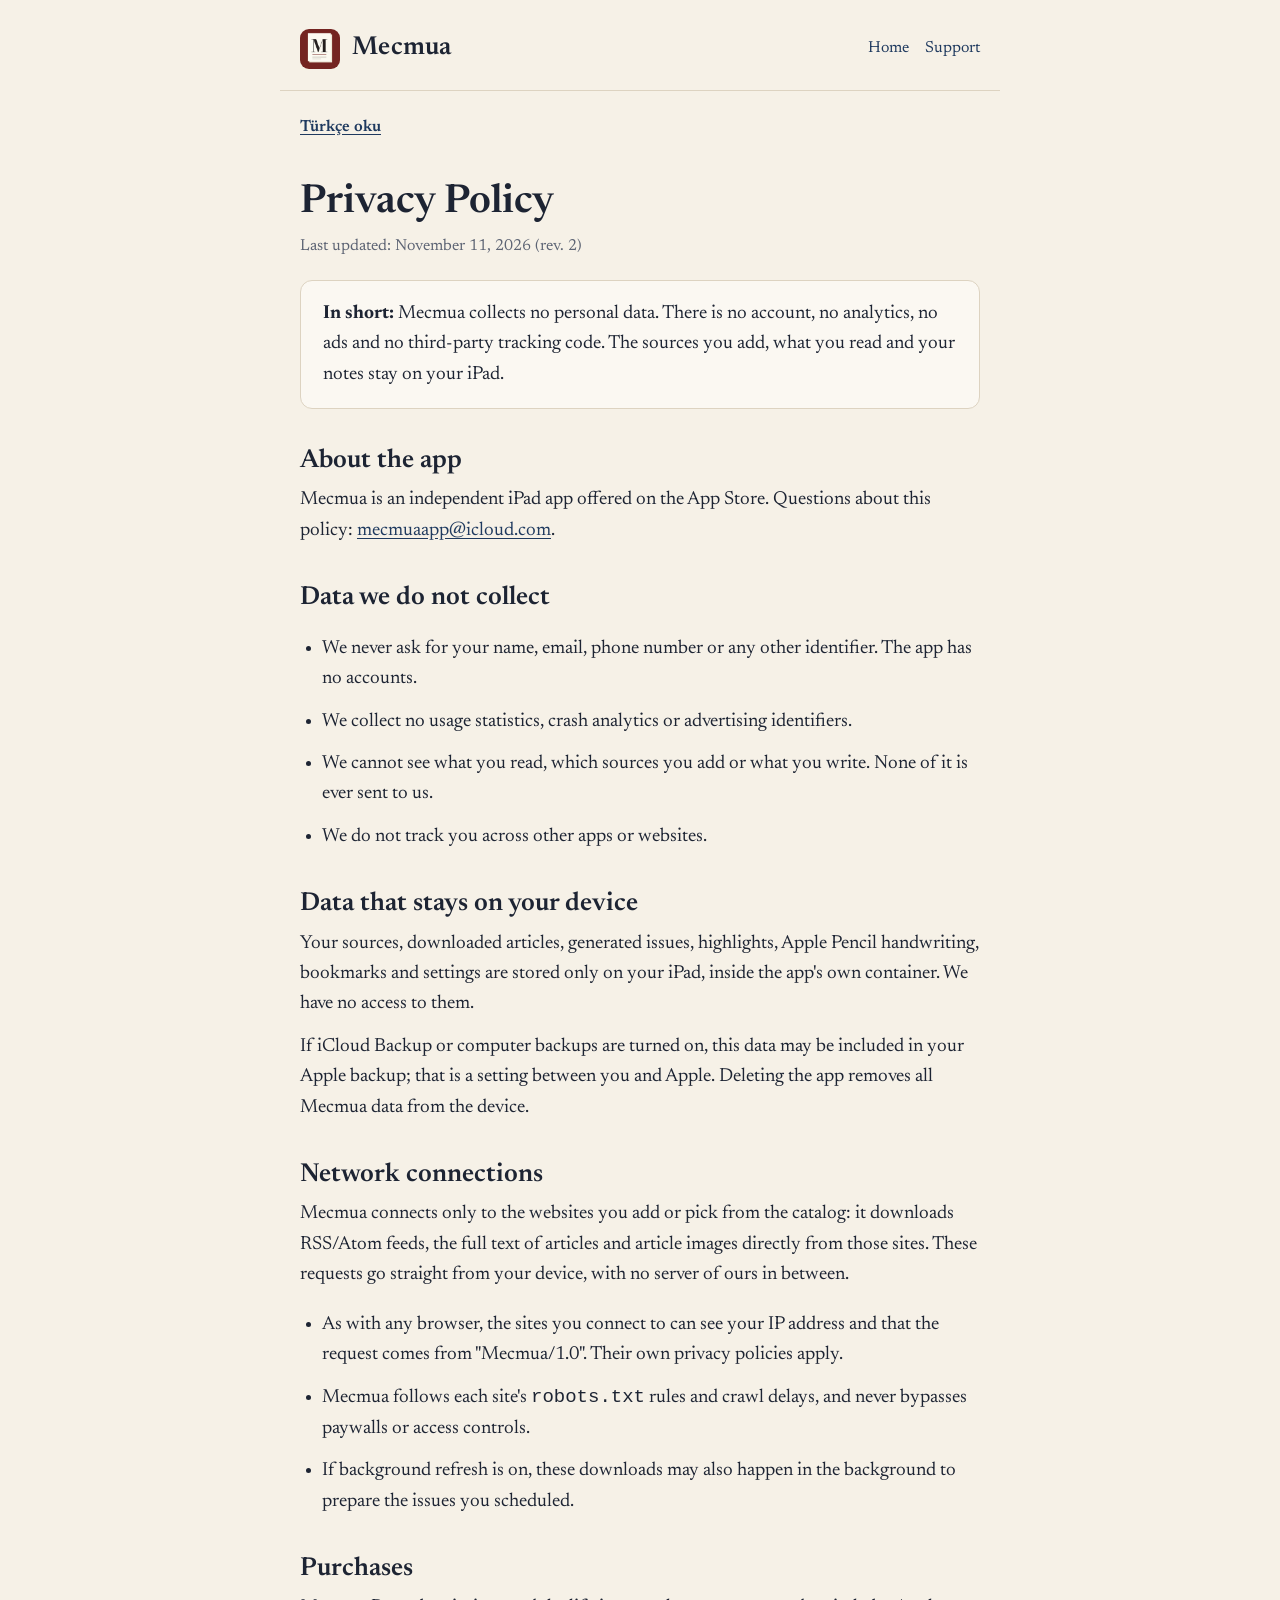
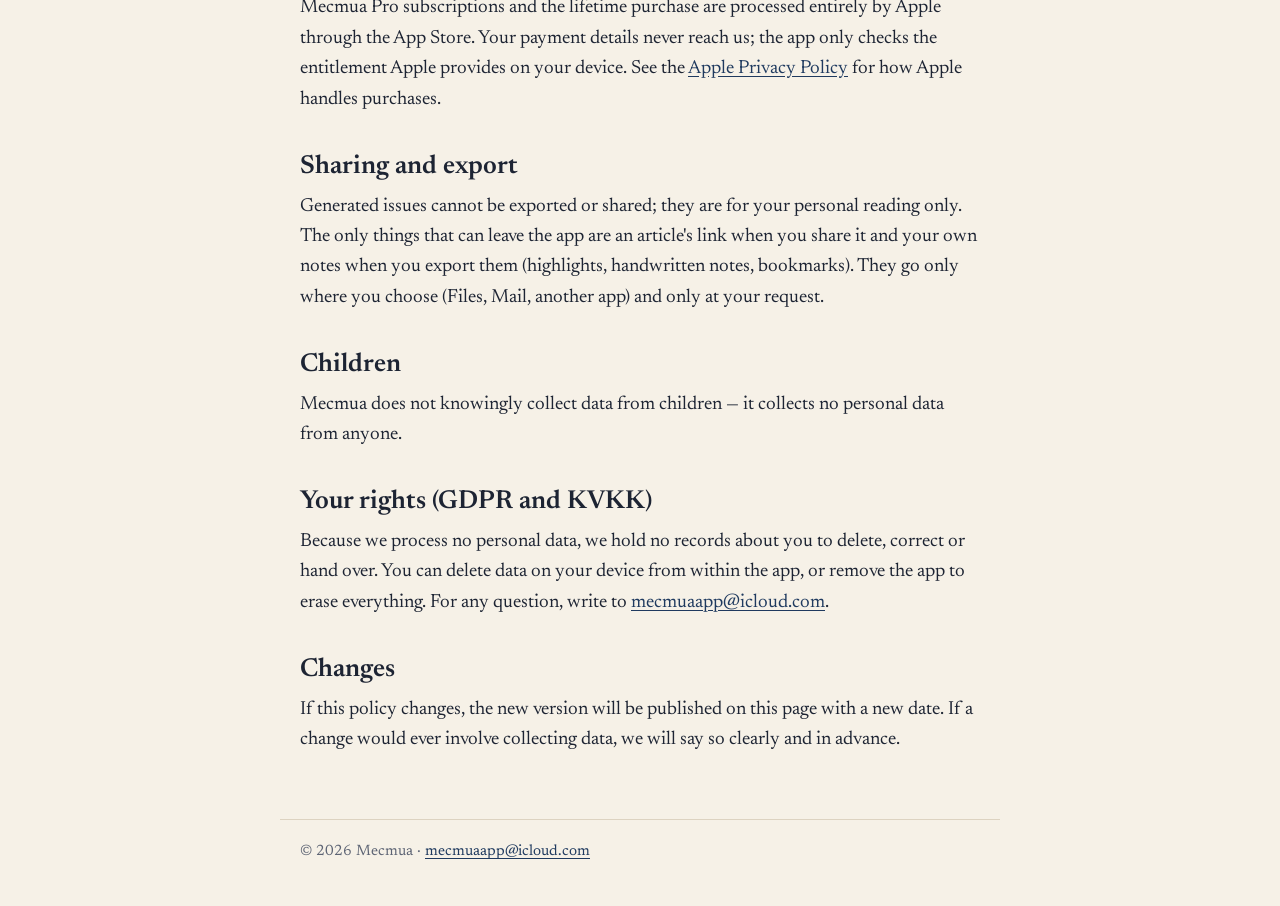
==== commit e57b0125: "Gizlilik: 'Uygulama hakkında' bölümü sadeleştirildi Co-Authored-By: Claude Opus 5.5 <noreply@anthrop" ====
--- a/privacy.html
+++ b/privacy.html
@@ -34,8 +34,8 @@
     <p><strong>Kısaca:</strong> Mecmua hiçbir kişisel veri toplamaz. Hesap yoktur, analitik ve reklam yoktur, sizi izleyen bir üçüncü taraf yazılım yoktur. Eklediğiniz kaynaklar, okuduklarınız ve notlarınız yalnızca iPad'inizde durur.</p>
   </div>
 
-  <h2>Uygulamayı kim sunuyor?</h2>
-  <p>Mecmua, App Store'da yayımlanan bağımsız bir iPad uygulamasıdır ve geliştiricisi tarafından sunulur. Bu politika hakkındaki sorularınız için: <a href="mailto:mecmuaapp@icloud.com">mecmuaapp@icloud.com</a>.</p>
+  <h2>Uygulama hakkında</h2>
+  <p>Mecmua, App Store'da yayımlanan bağımsız bir iPad uygulamasıdır. Bu politika hakkındaki sorularınız için: <a href="mailto:mecmuaapp@icloud.com">mecmuaapp@icloud.com</a>.</p>
 
   <h2>Toplamadığımız veriler</h2>
   <ul>
@@ -82,8 +82,8 @@
     <p><strong>In short:</strong> Mecmua collects no personal data. There is no account, no analytics, no ads and no third-party tracking code. The sources you add, what you read and your notes stay on your iPad.</p>
   </div>
 
-  <h2>Who provides the app?</h2>
-  <p>Mecmua is an independent iPad app offered on the App Store by its developer. Questions about this policy: <a href="mailto:mecmuaapp@icloud.com">mecmuaapp@icloud.com</a>.</p>
+  <h2>About the app</h2>
+  <p>Mecmua is an independent iPad app offered on the App Store. Questions about this policy: <a href="mailto:mecmuaapp@icloud.com">mecmuaapp@icloud.com</a>.</p>
 
   <h2>Data we do not collect</h2>
   <ul>
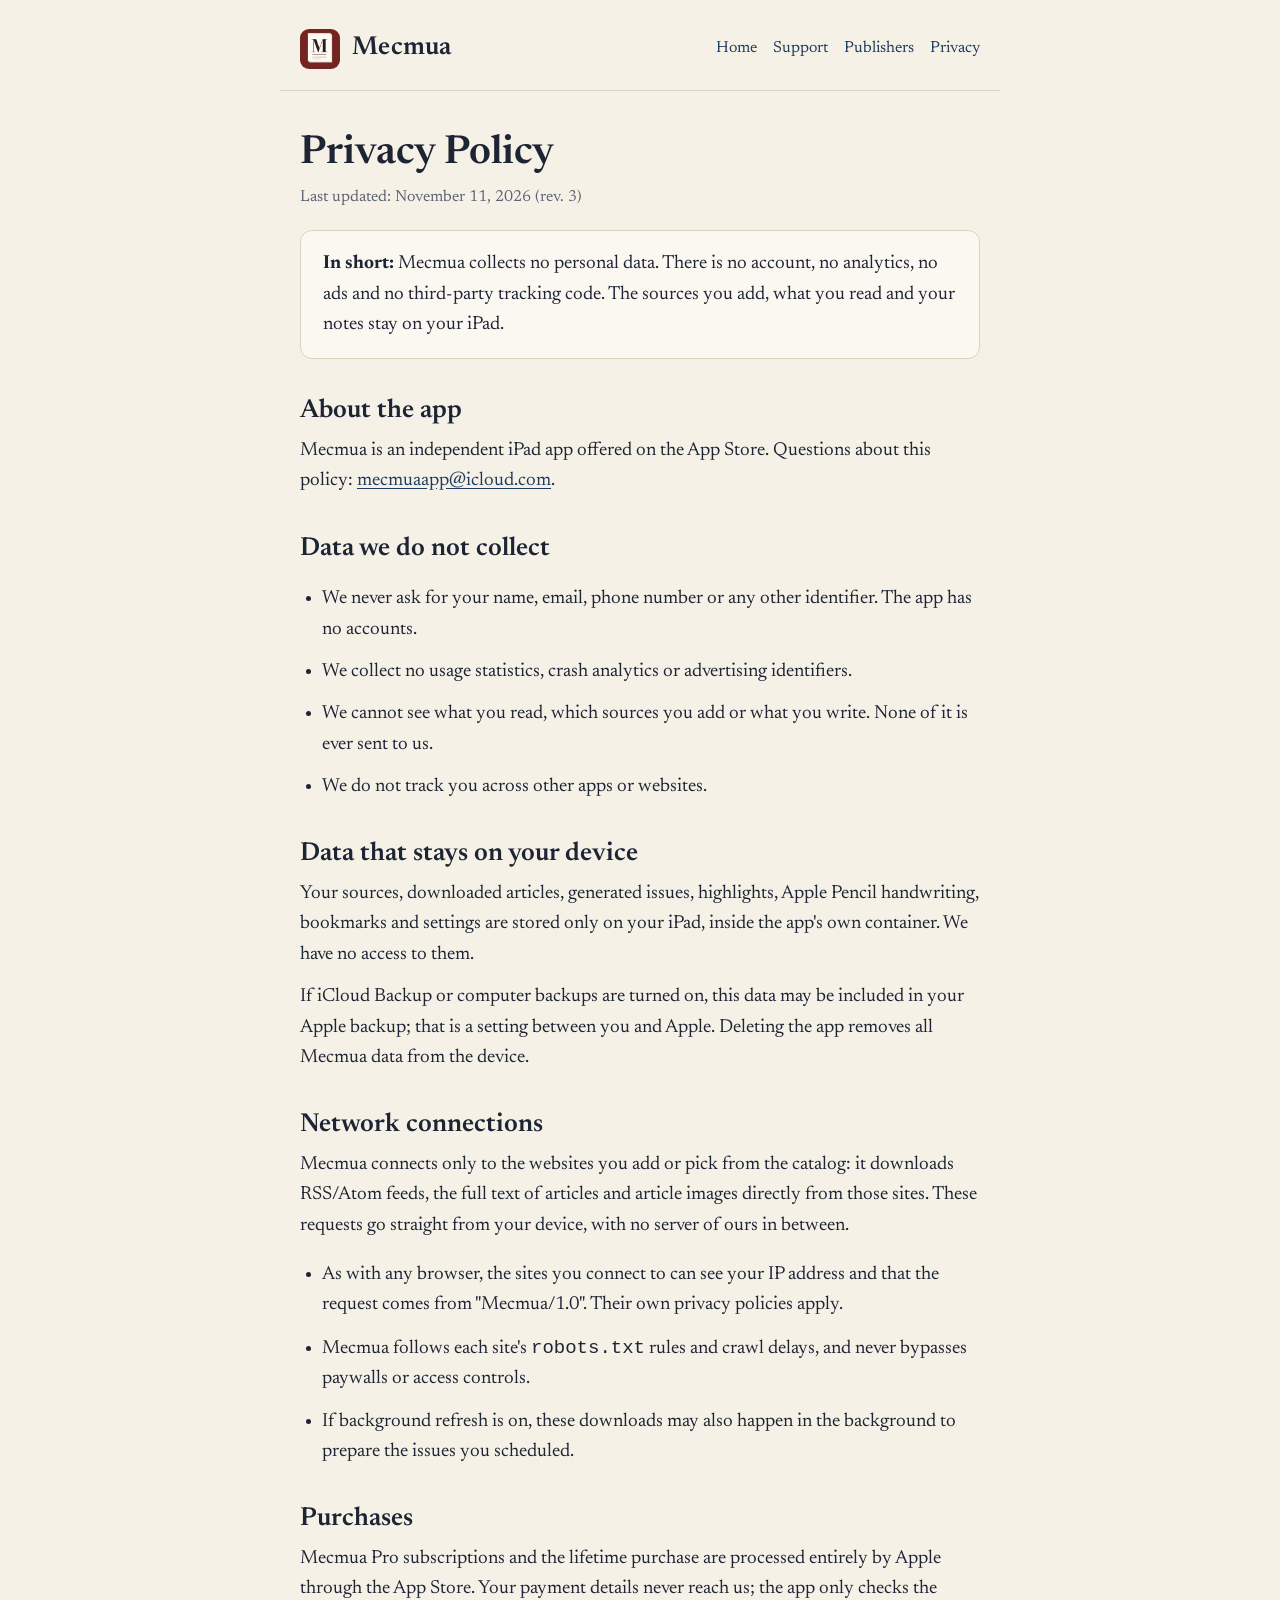
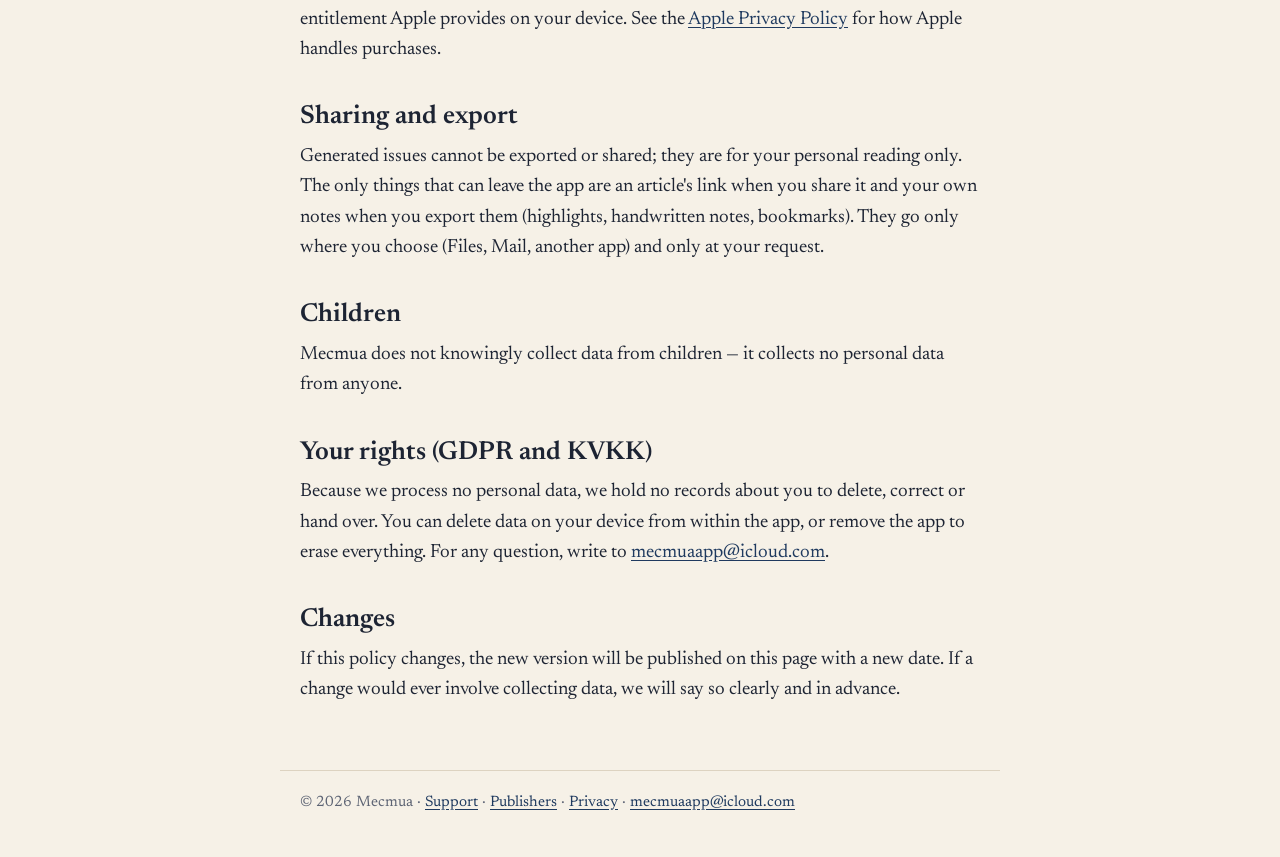
==== commit 23bdc0ec: "Site yalnızca İngilizce; ayrı Publishers sayfası Co-Authored-By: Claude Opus 5.5 <noreply@anthropic." ====
--- a/privacy.html
+++ b/privacy.html
@@ -4,79 +4,21 @@
 <meta charset="utf-8">
 <meta name="viewport" content="width=device-width, initial-scale=1">
 <title>Privacy Policy · Mecmua</title>
-<meta name="description" content="Mecmua privacy policy: no account, no analytics, no tracking. / Mecmua gizlilik politikası: hesap yok, analitik yok, takip yok.">
+<meta name="description" content="Mecmua privacy policy: no account, no analytics, no tracking.">
 <link rel="icon" href="icon.png">
 <link rel="apple-touch-icon" href="apple-touch-icon.png">
 <link rel="stylesheet" href="style.css">
-<style>
-  /* English by default; Turkish only when chosen (#tr). No script needed. */
-  .lang-pane { display: none; }
-  #en { display: block; }
-  #tr:target { display: block; }
-  #tr:target ~ #en { display: none; }
-  section.lang-pane + section.lang-pane { margin-top: 0; padding-top: 0; border-top: 0; }
-  .lang-switch a { font-weight: 600; }
-</style>
 </head>
 <body>
 <header>
   <a class="brand" href="./"><img src="icon.png" alt=""><span>Mecmua</span></a>
-  <nav><a href="./">Home</a><a href="support.html">Support</a></nav>
+  <nav><a href="./">Home</a><a href="support.html">Support</a><a href="publishers.html">Publishers</a><a href="privacy.html">Privacy</a></nav>
 </header>
 
 <main>
-<section lang="tr" id="tr" class="lang-pane">
-  <p class="lang-switch"><a href="#en" lang="en">Read in English</a></p>
-  <h1>Gizlilik Politikası</h1>
-  <p class="meta">Son güncelleme: 11 Kasım 2026 (rev. 2)</p>
-
-  <div class="card">
-    <p><strong>Kısaca:</strong> Mecmua hiçbir kişisel veri toplamaz. Hesap yoktur, analitik ve reklam yoktur, sizi izleyen bir üçüncü taraf yazılım yoktur. Eklediğiniz kaynaklar, okuduklarınız ve notlarınız yalnızca iPad'inizde durur.</p>
-  </div>
-
-  <h2>Uygulama hakkında</h2>
-  <p>Mecmua, App Store'da yayımlanan bağımsız bir iPad uygulamasıdır. Bu politika hakkındaki sorularınız için: <a href="mailto:mecmuaapp@icloud.com">mecmuaapp@icloud.com</a>.</p>
-
-  <h2>Toplamadığımız veriler</h2>
-  <ul>
-    <li>Ad, e-posta, telefon ya da başka bir kimlik bilgisi istemeyiz. Uygulamada hesap yoktur.</li>
-    <li>Kullanım istatistiği, çökme analitiği ya da reklam kimliği toplamayız.</li>
-    <li>Ne okuduğunuzu, hangi kaynakları eklediğinizi ya da notlarınızı göremeyiz. Bu bilgiler bize hiç gönderilmez.</li>
-    <li>Sizi başka uygulama veya sitelerde izlemeyiz (App Tracking Transparency kapsamında "takip" yoktur).</li>
-  </ul>
-
-  <h2>Cihazınızda kalan veriler</h2>
-  <p>Eklediğiniz kaynaklar, indirilen makaleler, oluşturulan sayılar, vurgularınız, Apple Pencil ile yazdıklarınız, yer imleriniz ve ayarlarınız yalnızca iPad'inizde, uygulamanın kendi alanında saklanır. Bu verilere bizim erişimimiz yoktur.</p>
-  <p>iPad'inizin iCloud ya da bilgisayar yedeklemesi açıksa bu veriler Apple'ın yedeğine dahil olabilir; bu, Apple ile aranızdaki ayardır. Uygulamayı sildiğinizde tüm Mecmua verileri cihazdan silinir.</p>
-
-  <h2>İnternet bağlantıları</h2>
-  <p>Mecmua, yalnızca sizin eklediğiniz ya da katalogdan seçtiğiniz sitelere doğrudan bağlanır: RSS/Atom beslemelerini, makalelerin tam metnini ve makale görsellerini o sitelerden indirir. Bu istekler arada bizim bir sunucumuz olmadan, doğrudan cihazınızdan gider.</p>
-  <ul>
-    <li>Her tarayıcıda olduğu gibi, bağlandığınız site IP adresinizi ve uygulamanın kendini tanıttığı "Mecmua/1.0" bilgisini görebilir. Bu sitelerin kendi gizlilik politikaları geçerlidir.</li>
-    <li>Mecmua sitelerin <code>robots.txt</code> kurallarına ve istek aralıklarına uyar; ödeme duvarlarını ya da erişim kısıtlarını aşmaz.</li>
-    <li>Arka planda yenileme açıksa bu indirmeler, zamanladığınız sayıları hazırlamak için arka planda da yapılabilir.</li>
-  </ul>
-
-  <h2>Satın almalar</h2>
-  <p>Mecmua Pro abonelikleri ve ömür boyu satın alma tamamen Apple tarafından App Store üzerinden işlenir. Ödeme bilgileriniz bize ulaşmaz. Uygulama yalnızca Apple'ın cihazınıza verdiği "bu hesapta Pro etkin mi?" bilgisini kontrol eder. Apple'ın bu süreçteki uygulamaları için <a href="https://www.apple.com/legal/privacy/">Apple Gizlilik Politikası</a>'na bakabilirsiniz.</p>
-
-  <h2>Paylaşma ve dışa aktarma</h2>
-  <p>Oluşturulan sayılar uygulamanın dışına aktarılamaz ve paylaşılamaz; yalnızca sizin kişisel okumanız içindir. Uygulamadan dışarı çıkabilen tek şeyler, paylaştığınız bir makalenin bağlantısı ile dışa aktardığınız kendi notlarınızdır (vurgular, el yazısı notlar, yer imleri). Bunlar yalnızca sizin seçtiğiniz yere (ör. Dosyalar, Mail, başka bir uygulama) ve yalnızca sizin isteğinizle gönderilir.</p>
-
-  <h2>Çocuklar</h2>
-  <p>Mecmua çocuklardan bilerek veri toplamaz; zaten hiçbir kullanıcıdan kişisel veri toplamaz.</p>
-
-  <h2>Haklarınız (KVKK ve GDPR)</h2>
-  <p>Kişisel verilerinizi işlemediğimiz için bizde silinecek, düzeltilecek ya da size iletilecek bir kaydınız bulunmaz. Cihazınızdaki verileri uygulama içinden silebilir ya da uygulamayı kaldırarak tamamen temizleyebilirsiniz. Her türlü soru için <a href="mailto:mecmuaapp@icloud.com">mecmuaapp@icloud.com</a> adresine yazabilirsiniz.</p>
-
-  <h2>Değişiklikler</h2>
-  <p>Bu politika değişirse güncel hâli bu sayfada, yeni tarihle yayımlanır. Uygulama veri toplamaya başlayacak bir değişiklik olursa bunu önceden ve açıkça bildiririz.</p>
-</section>
-
-<section lang="en" id="en" class="lang-pane">
-  <p class="lang-switch"><a href="#tr" lang="tr">Türkçe oku</a></p>
+<section>
   <h1>Privacy Policy</h1>
-  <p class="meta">Last updated: November 11, 2026 (rev. 2)</p>
+  <p class="meta">Last updated: November 11, 2026 (rev. 3)</p>
 
   <div class="card">
     <p><strong>In short:</strong> Mecmua collects no personal data. There is no account, no analytics, no ads and no third-party tracking code. The sources you add, what you read and your notes stay on your iPad.</p>
@@ -122,6 +64,6 @@
 </section>
 </main>
 
-<footer>© 2026 Mecmua · <a href="mailto:mecmuaapp@icloud.com">mecmuaapp@icloud.com</a></footer>
+<footer>© 2026 Mecmua · <a href="support.html">Support</a> · <a href="publishers.html">Publishers</a> · <a href="privacy.html">Privacy</a> · <a href="mailto:mecmuaapp@icloud.com">mecmuaapp@icloud.com</a></footer>
 </body>
 </html>
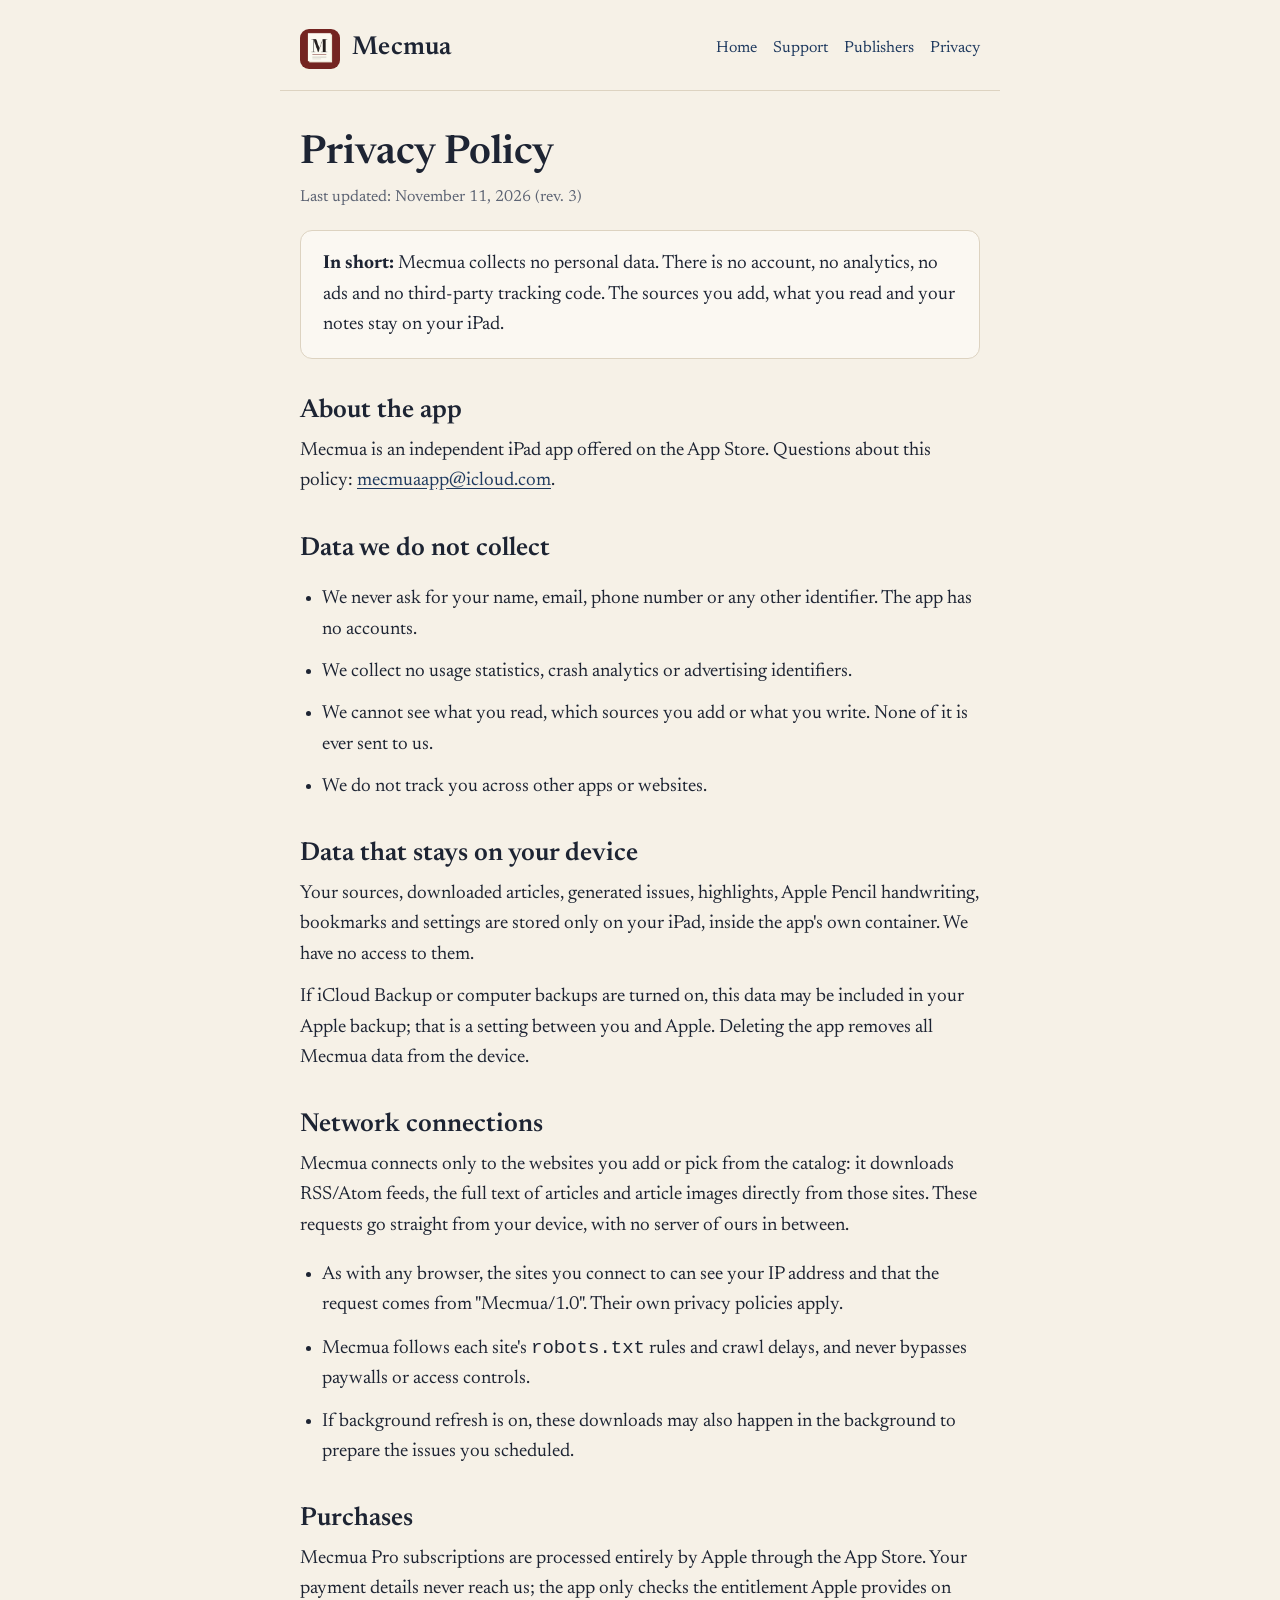
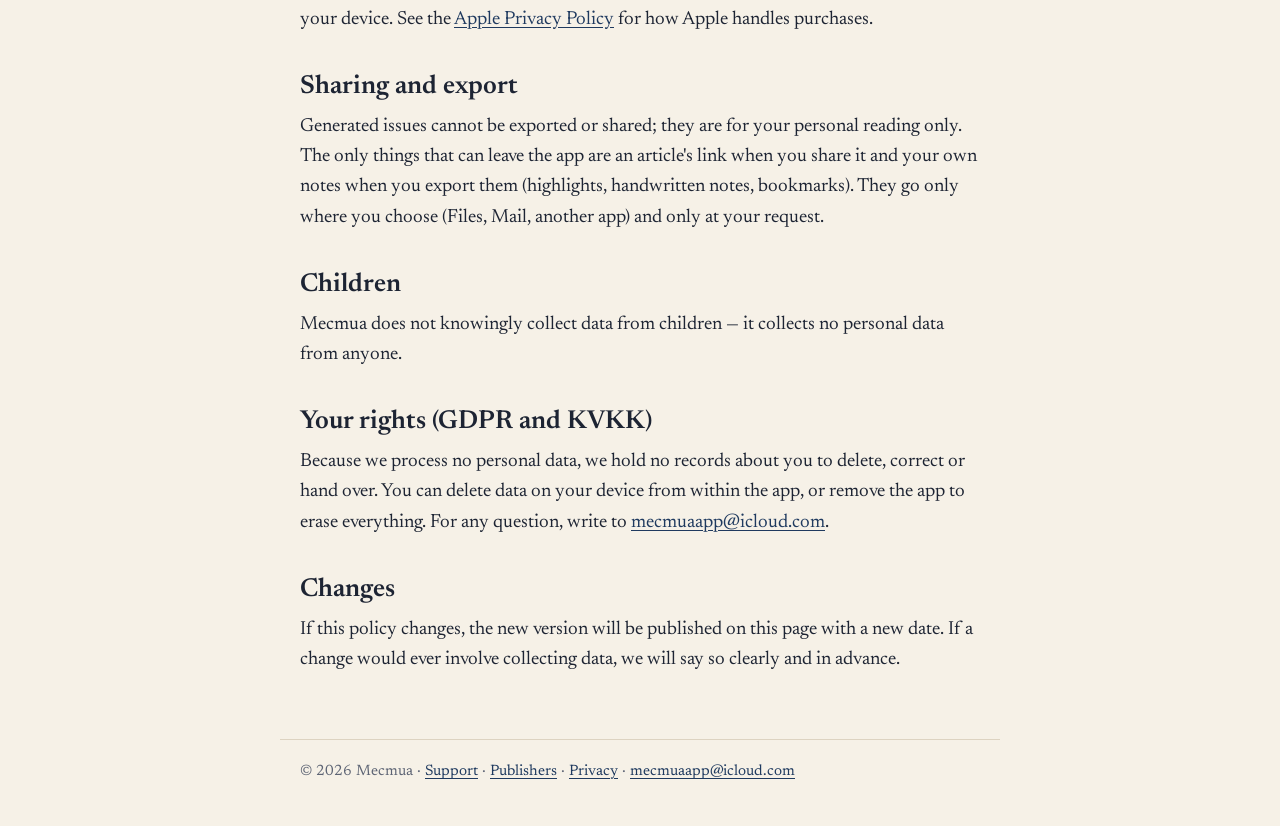
==== commit 232699e0: "Gizlilik: ömür boyu satın alma ifadesi kaldırıldı Co-Authored-By: Claude Opus 5.5 <noreply@anthropic" ====
--- a/privacy.html
+++ b/privacy.html
@@ -48,7 +48,7 @@
   </ul>
 
   <h2>Purchases</h2>
-  <p>Mecmua Pro subscriptions and the lifetime purchase are processed entirely by Apple through the App Store. Your payment details never reach us; the app only checks the entitlement Apple provides on your device. See the <a href="https://www.apple.com/legal/privacy/">Apple Privacy Policy</a> for how Apple handles purchases.</p>
+  <p>Mecmua Pro subscriptions are processed entirely by Apple through the App Store. Your payment details never reach us; the app only checks the entitlement Apple provides on your device. See the <a href="https://www.apple.com/legal/privacy/">Apple Privacy Policy</a> for how Apple handles purchases.</p>
 
   <h2>Sharing and export</h2>
   <p>Generated issues cannot be exported or shared; they are for your personal reading only. The only things that can leave the app are an article's link when you share it and your own notes when you export them (highlights, handwritten notes, bookmarks). They go only where you choose (Files, Mail, another app) and only at your request.</p>
